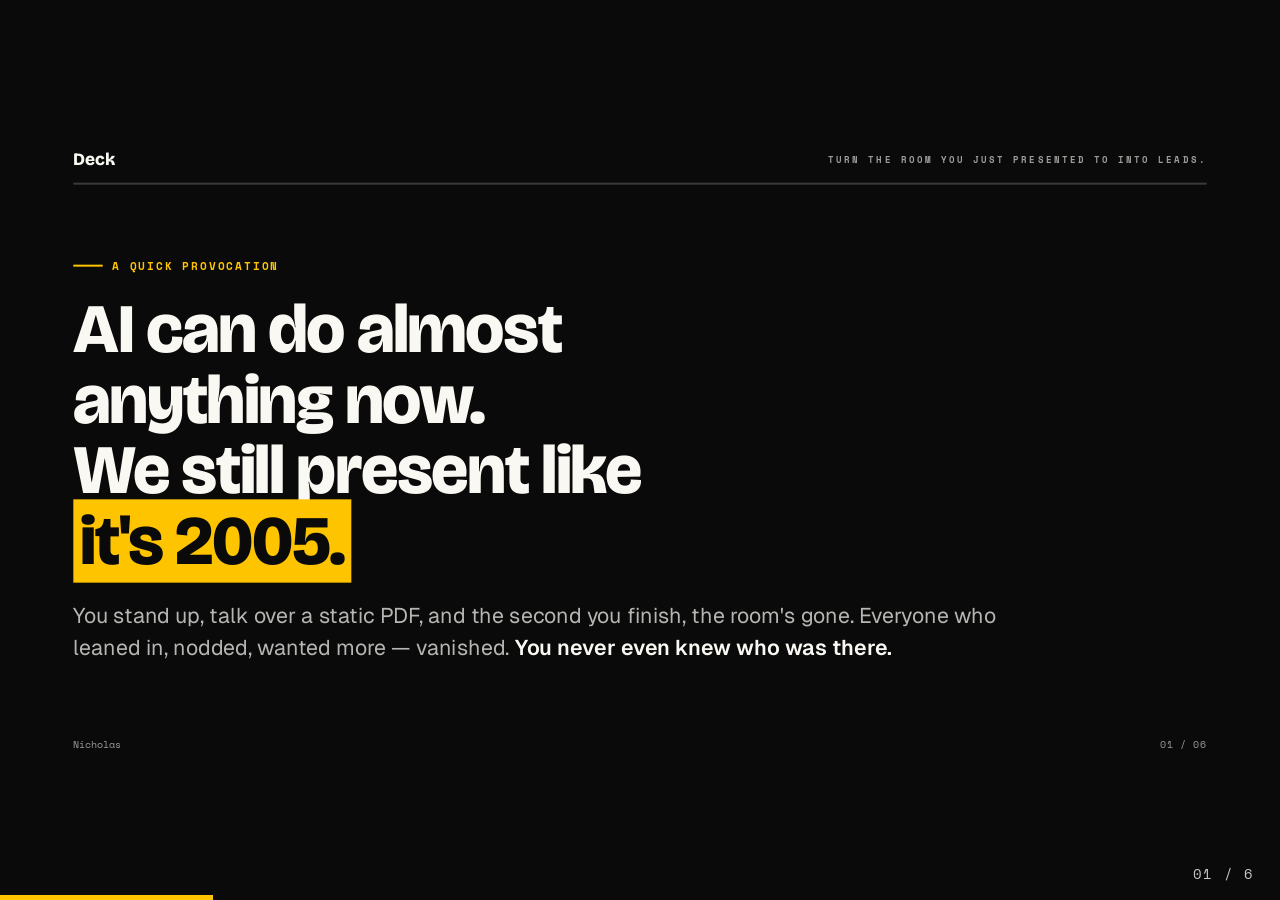
==== deck.html @ 3184afa9 "Deck — interactive presenter demo (turn the room into leads)" ====
<!DOCTYPE html>
<html lang="en">
<head>
<meta charset="UTF-8">
<meta name="viewport" content="width=device-width, initial-scale=1.0">
<title>Deck — turn the room into leads</title>
<link rel="preconnect" href="https://fonts.googleapis.com">
<link rel="preconnect" href="https://fonts.gstatic.com" crossorigin>
<link href="https://fonts.googleapis.com/css2?family=Bricolage+Grotesque:opsz,wght@12..96,400..800&family=Geist:wght@400;500;600;700&family=Space+Mono:wght@400;700&display=swap" rel="stylesheet">
<link rel="stylesheet" href="theme.css">
<script src="config.js"></script>
<!-- ============================================================================
     TEACHING DECK — "Deck" self-guided demo.
     This deck IS the worked example of the product it teaches. The slide ENGINE
     below (scaling, keyboard/touch nav, #n deep-link, progress + counter) is kept
     verbatim from the template — only the markup/CSS content of each <section
     class="slide"> and this <style> block are custom. Brand + copy come from
     config.js (data-brand/data-tagline/data-presenter) so this file never
     hardcodes brand strings that could drift from config.js.
     ============================================================================ -->
<style>
  /* =============================================================================
     BRAND SYSTEM — neo-brutalist, matches nicholaschong.xyz.
     Accent colours here intentionally shadow theme.css so this file also reads
     correctly if opened stand-alone. --ink-strong/--paper/--accent/--sans/--serif/
     --mono still come from theme.css and win where both are set on :root.
     ============================================================================= */
  :root{
    --blue:   #1528C4;
    --yellow: #FFC400;
    --ink:    #0A0A0A;
    --paper:  #FAF8F2;
    --page:   #EFEDE4;
    --muted:  #605C52;
    --ease: cubic-bezier(0.16, 1, 0.3, 1);
    --bw: 2.5px; /* the brand's signature thick border */
  }
  *{ margin:0; padding:0; box-sizing:border-box; }
  html,body{ width:100%; height:100%; margin:0; overflow:hidden; background:var(--ink); }
  body{
    font-family:"Geist", var(--sans), -apple-system, sans-serif;
    color:var(--ink);
    -webkit-font-smoothing:antialiased;
    text-rendering:optimizeLegibility;
  }

  /* ---- fixed 16:9 stage (mandatory base, from viewport-base.css) ---------- */
  .deck-viewport{ position:fixed; inset:0; overflow:hidden; background:var(--ink); }
  .deck-stage{ position:absolute; left:0; top:0; width:1920px; height:1080px; overflow:hidden; transform-origin:0 0; background:var(--paper); }
  .slide{ position:absolute; inset:0; width:1920px; height:1080px; overflow:hidden; display:block; visibility:hidden; opacity:0; pointer-events:none; background:var(--paper); }
  .slide.visible{ visibility:visible; opacity:1; pointer-events:auto; z-index:1; transition:opacity .35s ease; }
  img,video,canvas,svg{ max-width:100%; max-height:100%; }
  @media print{
    html,body{ width:1920px; height:auto; overflow:visible; background:#fff; }
    .deck-viewport{ position:static; overflow:visible; background:#fff; }
    .deck-stage{ position:static; width:auto; height:auto; transform:none !important; background:none; }
    .slide{ position:relative; display:block !important; visibility:visible !important; opacity:1 !important; pointer-events:auto !important; width:1920px; height:1080px; break-after:page; }
    .slide:last-child{ break-after:auto; }
    .deck-controls{ display:none !important; }
  }
  @media (prefers-reduced-motion:reduce){
    *,*::before,*::after{ animation-duration:.01ms !important; transition-duration:.2s !important; }
  }

  /* ---- chrome outside the stage ---- */
  .progress{ position:fixed; left:0; bottom:0; height:5px; width:0%; background:var(--yellow); z-index:1001; transition:width .3s var(--ease); }
  .counter{ position:fixed; right:26px; bottom:16px; z-index:1001; font-family:"Space Mono", var(--mono), monospace; font-size:14px; letter-spacing:.08em; color:rgba(250,248,242,.8); }

  /* ---- reveal choreography ---- */
  .reveal{ opacity:0; transform:translateY(28px); transition:opacity .6s var(--ease), transform .6s var(--ease); }
  .slide.visible .reveal{ opacity:1; transform:translateY(0); }
  .r1{ transition-delay:.08s } .r2{ transition-delay:.18s } .r3{ transition-delay:.28s }
  .r4{ transition-delay:.38s } .r5{ transition-delay:.48s } .r6{ transition-delay:.58s }

  /* ---- shared slide furniture ---- */
  .pad{ position:absolute; inset:88px 110px; display:flex; flex-direction:column; }
  .masthead{ display:flex; justify-content:space-between; align-items:center; }
  .wm{ font-family:"Bricolage Grotesque", var(--serif), serif; font-weight:800; font-size:26px; letter-spacing:-0.01em; color:var(--ink); }
  .section{ font-family:"Space Mono", var(--mono), monospace; font-size:14px; font-weight:700; letter-spacing:0.22em; text-transform:uppercase; color:var(--muted); }
  .rule{ height:var(--bw); background:var(--ink); margin-top:20px; }
  .colophon{ margin-top:auto; display:flex; justify-content:space-between; align-items:baseline; font-family:"Space Mono", var(--mono), monospace; font-size:15px; color:var(--muted); }
  .colophon .folio{ letter-spacing:.06em; }

  .kicker{ display:inline-flex; align-items:center; gap:14px; font-family:"Space Mono", var(--mono), monospace; font-size:16px; font-weight:700; letter-spacing:0.2em; text-transform:uppercase; color:var(--blue); }
  .kicker::before{ content:""; width:44px; height:var(--bw); background:currentColor; }

  h1,h2{ font-family:"Bricolage Grotesque", var(--serif), serif; font-weight:800; letter-spacing:-0.02em; line-height:1.02; color:var(--ink); }
  h1 em, h2 em{ font-style:normal; color:var(--blue); }
  h1 mark, h2 mark{ background:var(--yellow); color:var(--ink); padding:0 10px; font-style:normal; box-decoration-break:clone; -webkit-box-decoration-break:clone; }

  .lead{ font-size:28px; line-height:1.5; color:var(--muted); max-width:1180px; }
  .lead b{ color:var(--ink); font-weight:600; }
  .center{ justify-content:center; }

  /* ---- neo-brutalist card: thick border + hard offset shadow, no blur ---- */
  .card{ background:var(--paper); border:var(--bw) solid var(--ink); box-shadow:10px 10px 0 var(--ink); }
  .card.on-page{ background:var(--page); }
  .card.on-blue{ background:var(--blue); color:var(--paper); }
  .card.on-yellow{ background:var(--yellow); color:var(--ink); }

  .tag{ display:inline-block; font-family:"Space Mono", var(--mono), monospace; font-size:13px; font-weight:700; letter-spacing:.14em; text-transform:uppercase; background:var(--ink); color:var(--paper); padding:6px 14px; }
  .tag.yellow{ background:var(--yellow); color:var(--ink); }

  .btnlink{ display:inline-flex; align-items:center; gap:10px; font-family:"Space Mono", var(--mono), monospace; font-weight:700; font-size:20px; letter-spacing:.02em; color:var(--paper); background:var(--blue); border:var(--bw) solid var(--ink); box-shadow:6px 6px 0 var(--ink); padding:16px 26px; text-decoration:none; transition:transform .15s var(--ease), box-shadow .15s var(--ease); }
  .btnlink:hover{ transform:translate(3px,3px); box-shadow:3px 3px 0 var(--ink); }
  .btnlink.ghost{ background:var(--paper); color:var(--ink); }
  .btnlink.yellow{ background:var(--yellow); color:var(--ink); }
  .btnlink.big{ font-size:26px; padding:22px 34px; box-shadow:8px 8px 0 var(--ink); }

  .dark{ background:var(--ink); }
  .dark .wm, .dark h1, .dark h2{ color:var(--paper); }
  .dark .section, .dark .colophon{ color:rgba(250,248,242,.62); }
  .dark .lead{ color:rgba(250,248,242,.72); }
  .dark .lead b{ color:var(--paper); }
  .dark .rule{ background:rgba(250,248,242,.2); }
  .dark .card{ background:var(--ink); box-shadow:10px 10px 0 var(--yellow); border-color:var(--paper); }
  .dark h1 em, .dark h2 em{ color:var(--yellow); } /* blue-on-ink fails contrast; yellow reads on dark */

  /* ================================ SLIDE 1 · HOOK ================================ */
  .s1-stage{ flex:1; display:flex; flex-direction:column; justify-content:center; }
  .s1-headline{ font-size:104px; }
  .s1-sub{ margin-top:34px; font-size:32px; max-width:1400px; }

  /* ================================ SLIDE 2 · WHAT IT IS ================================ */
  .whatis-stage{ flex:1; display:flex; flex-direction:column; justify-content:center; }
  .does-row{ display:flex; gap:30px; margin-top:44px; }
  .does{ flex:1; padding:30px 26px; display:flex; flex-direction:column; gap:12px; }
  .does h3{ font-family:"Bricolage Grotesque", var(--serif), serif; font-weight:800; font-size:26px; color:var(--ink); }
  .does p{ font-size:19px; color:var(--muted); line-height:1.5; }
  .replace-strip{ margin-top:38px; display:flex; align-items:center; gap:22px; flex-wrap:wrap; }
  .replace-strip .lbl{ font-family:"Space Mono", var(--mono), monospace; font-size:15px; font-weight:700; letter-spacing:.14em; text-transform:uppercase; color:var(--muted); }
  .oldtool{ font-family:"Space Mono", var(--mono), monospace; font-size:18px; color:var(--ink); border:var(--bw) solid var(--ink); padding:8px 16px; position:relative; }
  .oldtool::after{ content:""; position:absolute; left:8%; right:8%; top:52%; height:2.5px; background:var(--blue); transform:rotate(-4deg); }
  .except{ margin-top:26px; font-size:24px; color:var(--ink); font-weight:600; }
  .except em{ font-style:normal; color:var(--blue); }

  /* ================================ SLIDE 3 · BE THE AUDIENCE ================================ */
  .s3-stage{ flex:1; display:flex; align-items:center; gap:80px; }
  .s3-copy{ flex:1.15; }
  .s3-headline{ font-size:72px; }
  .s3-sub{ margin-top:26px; font-size:26px; max-width:820px; }
  .s3-cta{ margin-top:44px; display:flex; flex-direction:column; gap:16px; align-items:flex-start; }
  .s3-url{ font-family:"Space Mono", var(--mono), monospace; font-size:16px; color:var(--muted); word-break:break-all; }
  .s3-qr-wrap{ flex:none; display:flex; flex-direction:column; align-items:center; gap:16px; }
  .qrbox{ width:300px; height:300px; background:var(--paper); border:var(--bw) solid var(--ink); box-shadow:8px 8px 0 var(--yellow); padding:18px; display:flex; align-items:center; justify-content:center; }
  .qrbox img{ width:100%; height:100%; object-fit:contain; display:block; }
  .qr-ph{ display:flex; flex-direction:column; align-items:center; justify-content:center; gap:12px; width:100%; height:100%; text-align:center; font-family:"Space Mono", var(--mono), monospace; }
  .qr-ph .glyph{ font-size:56px; line-height:1; }
  .qr-ph .lab{ font-size:13px; font-weight:700; letter-spacing:.1em; text-transform:uppercase; color:var(--ink); }
  .qr-ph .note{ font-size:11px; color:var(--muted); }
  .qr-caption{ font-family:"Space Mono", var(--mono), monospace; font-size:14px; text-align:center; color:var(--muted); max-width:300px; line-height:1.5; }

  /* ================================ SLIDE 4 · THE REVEAL ================================ */
  .s4-stage{ flex:1; display:flex; flex-direction:column; justify-content:center; }
  .s4-headline{ font-size:82px; }
  .s4-sub{ margin-top:30px; font-size:30px; max-width:1300px; }
  .s4-cta{ margin-top:48px; display:flex; align-items:center; gap:28px; flex-wrap:wrap; }
  .payoff{ margin-top:40px; font-size:28px; color:var(--paper); font-weight:600; max-width:1250px; line-height:1.45; }
  .payoff em{ font-style:normal; color:var(--yellow); }

  /* ================================ SLIDE 5 · WHY IT MATTERS ================================ */
  .why-stage{ flex:1; display:flex; flex-direction:column; justify-content:center; }
  .why-grid{ display:flex; gap:36px; margin-top:44px; }
  .why-card{ flex:1; padding:34px 30px; display:flex; flex-direction:column; gap:14px; }
  .why-card .n{ font-family:"Bricolage Grotesque", var(--serif), serif; font-weight:800; font-size:44px; color:var(--blue); line-height:1; }
  .why-card h3{ font-family:"Bricolage Grotesque", var(--serif), serif; font-weight:800; font-size:27px; color:var(--ink); }
  .why-card p{ font-size:19px; color:var(--muted); line-height:1.5; }
  .why-card.on-blue .n{ color:var(--yellow); }
  .why-card.on-blue h3{ color:var(--paper); }
  .why-card.on-blue p{ color:rgba(250,248,242,.82); }

  /* ================================ SLIDE 6 · MAKE IT YOURS ================================ */
  .s6-stage{ flex:1; display:flex; flex-direction:column; justify-content:center; align-items:flex-start; gap:40px; }
  .s6-headline{ font-size:92px; }
  .s6-sub{ font-size:28px; max-width:1200px; }
  .cta-row{ display:flex; gap:24px; }
  .taglinebig{ font-family:"Space Mono", var(--mono), monospace; font-size:22px; letter-spacing:.06em; color:rgba(250,248,242,.72); }
</style>
</head>
<body>
<div class="deck-viewport">
  <main class="deck-stage" id="deckStage">

    <!-- ============================ 1 · HOOK ============================ -->
    <section class="slide dark">
      <div class="pad">
        <div class="masthead"><div class="wm" data-brand></div><div class="section" data-tagline></div></div>
        <div class="rule"></div>
        <div class="s1-stage">
          <div class="kicker reveal r1" style="color:var(--yellow);">A quick provocation</div>
          <h1 class="s1-headline reveal r2" style="margin-top:30px;">AI can do almost<br>anything now.<br>We still present like<br><mark>it's 2005.</mark></h1>
          <p class="lead s1-sub reveal r3">You stand up, talk over a static PDF, and the second you finish, the room's gone. Everyone who leaned in, nodded, wanted more — vanished. <b>You never even knew who was there.</b></p>
        </div>
        <div class="colophon"><span data-presenter></span><span class="folio">01 / 06</span></div>
      </div>
    </section>

    <!-- ============================ 2 · WHAT IT IS / WHAT IT REPLACES ============================ -->
    <section class="slide">
      <div class="pad">
        <div class="masthead"><div class="wm" data-brand></div><div class="section">What it is</div></div>
        <div class="rule"></div>
        <div class="whatis-stage">
          <div class="kicker reveal r1">Meet Deck</div>
          <h1 class="reveal r2" style="font-size:64px; margin-top:22px;">A tiny presenter app that runs off <em>your own slides.</em></h1>
          <div class="does-row reveal r3">
            <div class="does card"><h3>They answer on their phones</h3><p>Drop a question mid-talk. Answers come back from the actual people in the room, tied to real names.</p></div>
            <div class="does card"><h3>You read the room live</h3><p>A second screen shows the tallies filling in as they tap. You watch the mood shift while you're still talking.</p></div>
            <div class="does card"><h3>Everyone becomes a lead</h3><p>To answer, they registered. So the whole room lands in a table you can export the moment you step off.</p></div>
          </div>
          <div class="replace-strip reveal r4">
            <span class="lbl">Instead of</span>
            <span class="oldtool">Slido</span>
            <span class="oldtool">Mentimeter</span>
            <span class="oldtool">Kahoot</span>
            <span class="oldtool">badge scanners</span>
          </div>
          <p class="except reveal r5">Same jobs those do — audience polls, lead capture — <em>except it's yours,</em> in one thing, running off your slides.</p>
        </div>
        <div class="colophon"><span>What it is</span><span class="folio">02 / 06</span></div>
      </div>
    </section>

    <!-- ============================ 3 · BE THE AUDIENCE (CTA) ============================ -->
    <section class="slide">
      <div class="pad">
        <div class="masthead"><div class="wm" data-brand></div><div class="section">Your turn</div></div>
        <div class="rule"></div>
        <div class="s3-stage">
          <div class="s3-copy">
            <div class="kicker reveal r1">Don't take my word for it</div>
            <h1 class="s3-headline reveal r2" style="margin-top:22px;">For the next minute,<br>you're in <em>my audience.</em></h1>
            <p class="lead s3-sub reveal r3">Open the companion on your phone, or right here in a tab. Register, run the checkpoints, tell me what you actually think. I'll show you the other side in a second.</p>
            <div class="s3-cta reveal r4">
              <a class="btnlink big" href="index.html" target="_blank" rel="noopener">Open the companion →</a>
              <span class="s3-url">ncih.github.io/deck/index.html</span>
            </div>
          </div>
          <div class="s3-qr-wrap reveal r4">
            <div class="qrbox">
              <!-- QR PLACEHOLDER: a real scannable PNG gets dropped into this <img> at
                   deploy time. data-qr-url is the exact string it must encode. Until
                   then the .qr-ph fallback shows (img has no src, so it stays hidden). -->
              <img id="deck-qr" src="deck-qr.svg" alt="Scan to join the companion" data-qr-url="https://ncih.github.io/deck/index.html">
              <div class="qr-ph" id="deck-qr-ph">
                <div class="glyph">&#9633;</div>
                <div class="lab">QR → the companion</div>
                <div class="note">real code dropped in at deploy</div>
              </div>
            </div>
            <div class="qr-caption">Scan to join, or use the link.<br>ncih.github.io/deck/index.html</div>
          </div>
        </div>
        <div class="colophon"><span>Your turn</span><span class="folio">03 / 06</span></div>
      </div>
    </section>

    <!-- ============================ 4 · THE REVEAL (CTA) ============================ -->
    <section class="slide dark">
      <div class="pad">
        <div class="masthead"><div class="wm" data-brand></div><div class="section">The other side</div></div>
        <div class="rule"></div>
        <div class="s4-stage">
          <div class="kicker reveal r1" style="color:var(--yellow);">Welcome back</div>
          <h1 class="s4-headline reveal r2" style="margin-top:22px;">Here's what I could<br>see the <em>whole time.</em></h1>
          <p class="lead s4-sub reveal r3">This is the presenter view — the room map I read live while you were tapping. Your answer's in there now, sitting next to everyone else who's tried it.</p>
          <div class="s4-cta reveal r4">
            <a class="btnlink yellow big" href="presenter.html" target="_blank" rel="noopener">Open the room map →</a>
          </div>
          <p class="payoff reveal r5">And here's the quiet part: to answer, you registered. So <em>you — and everyone who showed up — just became a lead.</em></p>
        </div>
        <div class="colophon"><span data-presenter></span><span class="folio">04 / 06</span></div>
      </div>
    </section>

    <!-- ============================ 5 · WHY IT MATTERS ============================ -->
    <section class="slide">
      <div class="pad">
        <div class="masthead"><div class="wm" data-brand></div><div class="section">Why it matters</div></div>
        <div class="rule"></div>
        <div class="why-stage">
          <div class="kicker reveal r1">If you present for a living</div>
          <h1 class="reveal r2" style="font-size:62px; margin-top:22px;">Stop losing the room the<br>second you <em>stop talking.</em></h1>
          <div class="why-grid reveal r3">
            <div class="why-card card"><div class="n">01</div><h3>You already did the hard part</h3><p>You got people in a room and held their attention. Walking out with nothing but a warm feeling is a waste of that.</p></div>
            <div class="why-card card on-blue"><div class="n">02</div><h3>Every talk feeds the pipeline</h3><p>A pitch, a workshop, a conference session — each one quietly hands you a qualified list, sorted by what people actually said.</p></div>
            <div class="why-card card"><div class="n">03</div><h3>No booth, no scanner, no chase</h3><p>Nobody's swapping cards or hoping the badge scanner synced. The follow-up list builds itself while you speak.</p></div>
          </div>
          <p class="lead reveal r4" style="margin-top:38px; font-size:24px;">Founders, operators, consultants — anyone who gets up in front of a room. <b>This is pipeline you're already leaving on the table.</b></p>
        </div>
        <div class="colophon"><span>Why it matters</span><span class="folio">05 / 06</span></div>
      </div>
    </section>

    <!-- ============================ 6 · MAKE IT YOURS (CTA) ============================ -->
    <section class="slide dark">
      <div class="pad">
        <div class="masthead"><div class="wm" data-brand></div><div class="section">Make it yours</div></div>
        <div class="rule"></div>
        <div class="s6-stage">
          <div>
            <div class="kicker reveal r1" style="color:var(--yellow);">It's yours, not rented</div>
            <h1 class="s6-headline reveal r2" style="margin-top:24px;">Want one for your<br>next talk?</h1>
          </div>
          <p class="lead s6-sub reveal r3">It runs on your own setup — your repo, your hosting. I built this one in an afternoon. I can hand you the template, or come run the whole thing at your event.</p>
          <div class="cta-row reveal r4" id="ctaLinks"><!-- populated from config.js brand.links --></div>
          <div class="taglinebig reveal r5" data-tagline></div>
        </div>
        <div class="colophon"><span data-presenter></span><span class="folio">06 / 06</span></div>
      </div>
    </section>

  </main>
</div>
<div class="progress" id="progress"></div>
<div class="counter" id="counter">01 / 06</div>

<script>
/* hydrate brand text from config.js (kept identical to the template engine) */
(function(){
  var b = (window.DECK_CONFIG && window.DECK_CONFIG.brand) || {};
  document.title = (b.name ? b.name + " — teaching deck" : "Deck");
  function fill(sel, val){ document.querySelectorAll(sel).forEach(function(el){ if(val) el.textContent = val; }); }
  fill("[data-brand]", b.name);
  fill("[data-tagline]", b.tagline);
  fill("[data-presenter]", b.presenter);

  /* CTA links on the closing slide — pulled from brand.links, not hardcoded.
     Slide 6 is the outward "make it yours" CTA (book Nicholas / get the template),
     so drop the internal app-navigation links (deck / companion / presenter) —
     those have their own dedicated buttons earlier in the deck. The first
     surviving link is promoted to the yellow primary. */
  var wrap = document.getElementById('ctaLinks');
  if (wrap && Array.isArray(b.links)) {
    var outward = b.links.filter(function(link){
      return !/(deck|index|presenter)\.html(#|$)/.test(link.href || '#');
    });
    outward.forEach(function(link, i){
      var href = link.href || '#';
      var a = document.createElement('a');
      a.className = 'btnlink' + (i === 0 ? ' yellow' : ' ghost');
      a.href = href;
      a.textContent = link.label || 'Learn more';
      if (href && href !== '#') { a.target = '_blank'; a.rel = 'noopener'; }
      wrap.appendChild(a);
    });
  }
})();

/* QR placeholder on slide 3 — a real scannable PNG is dropped into #deck-qr's
   src at deploy time (data-qr-url holds the exact string it must encode). If a
   src is ever set, hide the fallback glyph so only the real code shows. */
(function(){
  var img = document.getElementById('deck-qr'), ph = document.getElementById('deck-qr-ph');
  if (!img || !ph) return;
  function sync(){ var has = !!img.getAttribute('src'); img.style.display = has ? '' : 'none'; ph.style.display = has ? 'none' : ''; }
  img.addEventListener('load', sync);
  sync();
})();

/* slide engine — kept verbatim from the template */
class SlidePresentation {
  constructor(){
    this.slides = Array.from(document.querySelectorAll('.slide'));
    this.stage = document.getElementById('deckStage');
    this.progress = document.getElementById('progress');
    this.counter = document.getElementById('counter');
    this.current = 0;
    this.scale(); window.addEventListener('resize', () => this.scale());
    this.keys(); this.touch();
    const h = parseInt((location.hash||'').replace('#',''),10);
    this.show(Number.isFinite(h) && h>=1 && h<=this.slides.length ? h-1 : 0);
  }
  scale(){
    const f = Math.min(window.innerWidth/1920, window.innerHeight/1080);
    const x = (window.innerWidth-1920*f)/2, y = (window.innerHeight-1080*f)/2;
    this.stage.style.transform = `translate(${x}px, ${y}px) scale(${f})`;
  }
  keys(){
    document.addEventListener('keydown', (e) => {
      if(e.metaKey||e.ctrlKey||e.altKey) return;
      switch(e.key){
        case 'ArrowRight': case 'ArrowDown': case ' ': case 'PageDown': e.preventDefault(); this.show(this.current+1); break;
        case 'ArrowLeft': case 'ArrowUp': case 'PageUp': e.preventDefault(); this.show(this.current-1); break;
        case 'Home': e.preventDefault(); this.show(0); break;
        case 'End': e.preventDefault(); this.show(this.slides.length-1); break;
      }
    });
  }
  touch(){
    let x0=null;
    document.addEventListener('touchstart', (e)=>{ x0=e.touches[0].clientX; }, {passive:true});
    document.addEventListener('touchend', (e)=>{ if(x0===null) return; const dx=e.changedTouches[0].clientX-x0; if(Math.abs(dx)>60)(dx<0?this.show(this.current+1):this.show(this.current-1)); x0=null; }, {passive:true});
  }
  show(i){
    this.current = Math.max(0, Math.min(i, this.slides.length-1));
    this.slides.forEach((s,j)=> s.classList.toggle('visible', j===this.current));
    const n=this.current+1, total=this.slides.length;
    this.progress.style.width = (n/total*100)+'%';
    this.counter.textContent = String(n).padStart(2,'0')+' / '+total;
    history.replaceState(null,'','#'+n);
  }
}
window.deck = new SlidePresentation();
</script>
</body>
</html>
---- theme.css ----
/* =============================================================================
   THEME — brand knobs for the AUDIENCE LAYER (index.html + presenter.html).

   Change the accent + fonts here and BOTH the phone companion and the presenter
   live view re-skin together. Defaults are deliberately neutral.

   The DECK (deck.html) is INDEPENDENT — it's just slides. Replace it with your
   own deck in any theme (e.g. one built with the frontend-slides skill); the
   companion + presenter don't share or depend on the deck's look at all.

   index.html/presenter.html are kept verbatim (engine files) — their <link>
   tags preload Fraunces/Inter/IBM Plex Mono. To swap fonts without touching
   those HTML files, the brand fonts are @import'ed right here instead.
   ============================================================================= */
@import url('https://fonts.googleapis.com/css2?family=Bricolage+Grotesque:opsz,wght@12..96,400..800&family=Geist:wght@400;500;600&family=Space+Mono:wght@400;700&display=swap');

:root{
  /* ---- accent (primary · selected chips · bars) ---- */
  --accent:       #1528C4;   /* the one colour most decks change */
  --accent-dark:  #0F1E94;
  --accent-tint:  #E1E5FB;
  --accent-faint: #F1F2FC;
  --accent-soft:  #6A78E0;   /* lighter accent for dark surfaces (presenter) */

  /* ---- "good"/positive (quiz verdicts, Q&A, sync-ok) ---- */
  --good:         #0A994A;
  --good-tint:    #E6F4EC;
  --good-soft:    #4CC98A;

  /* ---- neutrals ---- */
  --ink-strong:   #0A0A0A;   /* headings + the presenter's dark surface base */
  --paper:        #FAF8F2;   /* light background AND light text on dark */

  /* presenter dark surface (change for a different dark) */
  --navy-deep:    #0A0A0A;
  --navy-card:    #1C1C1C;

  /* ---- type ---- */
  --serif: "Bricolage Grotesque", Georgia, serif;
  --sans:  "Geist", -apple-system, "Helvetica Neue", Arial, sans-serif;
  --mono:  "Space Mono", ui-monospace, monospace;
}
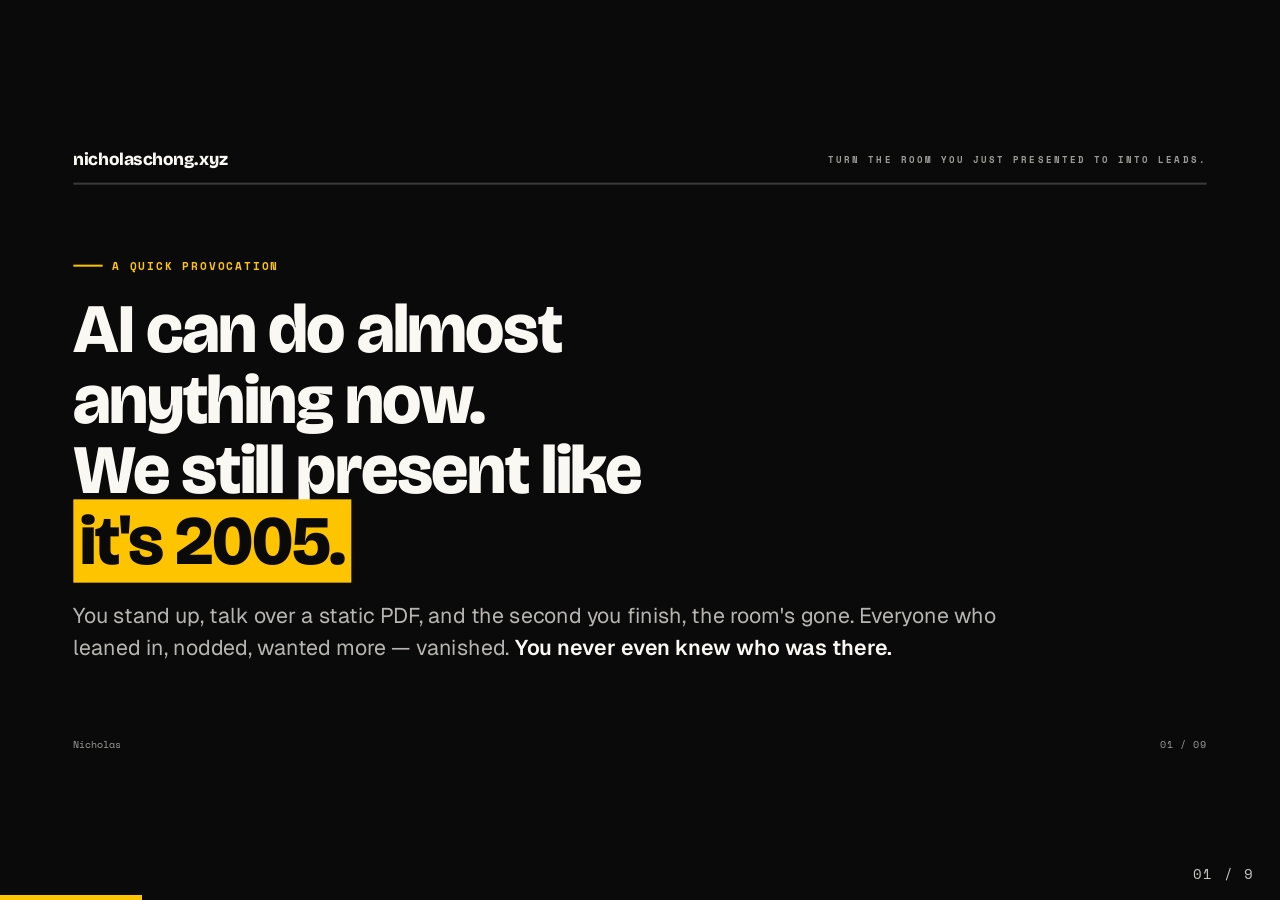
==== commit b7708c09: "v2: hook-first flow, unnamed (nicholaschong.xyz), E-to-edit, cp1 multi + cp3 reworked + open-text cp" ====
--- a/deck.html
+++ b/deck.html
@@ -3,20 +3,21 @@
 <head>
 <meta charset="UTF-8">
 <meta name="viewport" content="width=device-width, initial-scale=1.0">
-<title>Deck — turn the room into leads</title>
+<title>nicholaschong.xyz — turn the room into leads</title>
 <link rel="preconnect" href="https://fonts.googleapis.com">
 <link rel="preconnect" href="https://fonts.gstatic.com" crossorigin>
 <link href="https://fonts.googleapis.com/css2?family=Bricolage+Grotesque:opsz,wght@12..96,400..800&family=Geist:wght@400;500;600;700&family=Space+Mono:wght@400;700&display=swap" rel="stylesheet">
 <link rel="stylesheet" href="theme.css">
 <script src="config.js"></script>
 <!-- ============================================================================
-     TEACHING DECK — "Deck" self-guided demo.
-     This deck IS the worked example of the product it teaches. The slide ENGINE
-     below (scaling, keyboard/touch nav, #n deep-link, progress + counter) is kept
-     verbatim from the template — only the markup/CSS content of each <section
-     class="slide"> and this <style> block are custom. Brand + copy come from
-     config.js (data-brand/data-tagline/data-presenter) so this file never
-     hardcodes brand strings that could drift from config.js.
+     TEACHING DECK — a self-guided demo of a tool for turning a talk's room into leads.
+     This deck IS the worked example of the thing it teaches. The slide ENGINE
+     below (scaling, keyboard/touch nav, #n deep-link, progress + counter, and the
+     inline edit mode) is kept functionally identical to the template — only the
+     markup/CSS content of each <section class="slide"> and this <style> block are
+     custom. Brand + copy come from config.js (data-brand/data-tagline/data-presenter)
+     so this file never hardcodes brand strings that could drift from config.js.
+     The product itself has no name — never call it "Deck" in copy.
      ============================================================================ -->
 <style>
   /* =============================================================================
@@ -157,24 +158,69 @@
   .s4-cta{ margin-top:48px; display:flex; align-items:center; gap:28px; flex-wrap:wrap; }
   .payoff{ margin-top:40px; font-size:28px; color:var(--paper); font-weight:600; max-width:1250px; line-height:1.45; }
   .payoff em{ font-style:normal; color:var(--yellow); }
-
-  /* ================================ SLIDE 5 · WHY IT MATTERS ================================ */
-  .why-stage{ flex:1; display:flex; flex-direction:column; justify-content:center; }
-  .why-grid{ display:flex; gap:36px; margin-top:44px; }
-  .why-card{ flex:1; padding:34px 30px; display:flex; flex-direction:column; gap:14px; }
-  .why-card .n{ font-family:"Bricolage Grotesque", var(--serif), serif; font-weight:800; font-size:44px; color:var(--blue); line-height:1; }
-  .why-card h3{ font-family:"Bricolage Grotesque", var(--serif), serif; font-weight:800; font-size:27px; color:var(--ink); }
-  .why-card p{ font-size:19px; color:var(--muted); line-height:1.5; }
-  .why-card.on-blue .n{ color:var(--yellow); }
-  .why-card.on-blue h3{ color:var(--paper); }
-  .why-card.on-blue p{ color:rgba(250,248,242,.82); }
-
-  /* ================================ SLIDE 6 · MAKE IT YOURS ================================ */
-  .s6-stage{ flex:1; display:flex; flex-direction:column; justify-content:center; align-items:flex-start; gap:40px; }
-  .s6-headline{ font-size:92px; }
-  .s6-sub{ font-size:28px; max-width:1200px; }
-  .cta-row{ display:flex; gap:24px; }
-  .taglinebig{ font-family:"Space Mono", var(--mono), monospace; font-size:22px; letter-spacing:.06em; color:rgba(250,248,242,.72); }
+  .nudge{ margin-top:22px; font-size:20px; color:rgba(250,248,242,.62); max-width:1150px; line-height:1.5; }
+  .nudge b{ color:var(--paper); font-weight:600; }
+
+  /* shared small helper: a keyboard-key chip used inline in copy */
+  .keycap{ display:inline-block; font-family:"Space Mono", var(--mono), monospace; font-weight:700; background:var(--ink); color:var(--paper); border-radius:4px; padding:1px 9px; font-style:normal; }
+  .dark .keycap{ background:var(--yellow); color:var(--ink); }
+
+  /* ================================ SLIDE 5 · CHECKPOINTS RUN THROUGHOUT ================================ */
+  .cp-stage{ flex:1; display:flex; flex-direction:column; justify-content:center; }
+  .cp-timeline{ margin-top:48px; display:flex; align-items:flex-start; max-width:1300px; }
+  .cp-node{ display:flex; flex-direction:column; align-items:center; text-align:center; flex:none; width:170px; }
+  .cp-dot{ width:26px; height:26px; border-radius:50%; background:var(--blue); border:var(--bw) solid var(--ink); flex:none; }
+  .cp-lbl{ margin-top:14px; font-family:"Space Mono", var(--mono), monospace; font-size:15px; font-weight:700; letter-spacing:.06em; text-transform:uppercase; color:var(--ink); line-height:1.5; }
+  .cp-lbl span{ display:block; margin-top:4px; font-size:13px; font-weight:400; text-transform:none; letter-spacing:0; color:var(--muted); }
+  .cp-track{ flex:1; height:var(--bw); background:var(--ink); margin-top:13px; }
+
+  /* ================================ SLIDE 6 · EDIT YOUR SLIDES LIVE ================================ */
+  .edit-stage{ flex:1; display:flex; flex-direction:column; justify-content:center; }
+  .edit-demo-row{ margin-top:40px; display:flex; gap:28px; }
+  .edit-demo{ flex:1; padding:26px 24px; display:flex; flex-direction:column; gap:10px; }
+  .edit-demo.card.dark{ background:var(--ink); border-color:var(--paper); box-shadow:8px 8px 0 var(--yellow); }
+  .ed-step{ font-family:"Bricolage Grotesque", var(--serif), serif; font-weight:800; font-size:30px; color:var(--yellow); line-height:1; }
+  .edit-demo p{ font-size:18px; color:rgba(250,248,242,.82); line-height:1.5; }
+  .edit-demo p b{ color:var(--paper); }
+
+  /* ================================ SLIDE 8 · TWO WAYS TO SET IT UP ================================ */
+  .setup-stage{ flex:1; display:flex; flex-direction:column; justify-content:center; }
+  .setup-row{ display:flex; gap:32px; margin-top:40px; align-items:stretch; }
+  .setup-card{ flex:1; padding:32px 30px; display:flex; flex-direction:column; gap:14px; align-items:flex-start; }
+  .setup-card h3{ font-family:"Bricolage Grotesque", var(--serif), serif; font-weight:800; font-size:25px; color:var(--ink); }
+  .setup-card.on-blue h3{ color:var(--paper); }
+  .setup-steps{ margin:0; padding-left:22px; font-size:18px; color:var(--muted); line-height:1.7; }
+  .setup-steps li::marker{ font-family:"Space Mono", var(--mono), monospace; font-weight:700; color:var(--blue); }
+
+  /* ================================ SLIDE 9 · FINAL (CTA) ================================ */
+  .s9-stage{ flex:1; display:flex; align-items:center; gap:64px; }
+  .s9-copy{ flex:1; }
+  .s9-headline{ font-family:"Bricolage Grotesque", var(--serif), serif; font-weight:800; letter-spacing:-0.02em; line-height:1.02; color:var(--paper); font-size:78px; margin-top:22px; }
+  .s9-sub{ margin-top:22px; font-size:24px; max-width:640px; }
+  .s9-card{ flex:none; width:560px; padding:36px 38px 32px; display:flex; flex-direction:column; }
+  .s9-card-kicker{ font-family:"Space Mono", var(--mono), monospace; font-size:13px; font-weight:700; letter-spacing:.18em; text-transform:uppercase; color:var(--yellow); }
+  .s9-card-list{ margin:18px 0 0; padding-left:20px; font-size:18px; line-height:1.65; color:rgba(250,248,242,.85); }
+  .s9-card-list li::marker{ color:var(--yellow); }
+  .s9-card-list li + li{ margin-top:4px; }
+  .s9-card-cta{ margin-top:26px; display:flex; flex-direction:column; gap:12px; }
+  .s9-card-cta .btnlink{ justify-content:center; font-size:18px; padding:15px 22px; box-shadow:5px 5px 0 var(--yellow); }
+  .s9-card-cta .btnlink.ghost{ background:transparent; color:var(--paper); border-color:var(--paper); box-shadow:none; }
+  .s9-card-cta .btnlink.ghost:hover{ background:rgba(250,248,242,.08); transform:none; }
+
+  /* ================================ INLINE EDIT MODE ================================ */
+  .edit-hotzone{ position:fixed; top:0; left:0; width:84px; height:84px; z-index:10000; cursor:pointer; }
+  .edit-toggle{ position:fixed; top:20px; left:20px; z-index:10001;
+    width:46px; height:46px; border-radius:50%; border:var(--bw) solid var(--ink);
+    background:var(--paper); color:var(--ink); font-size:18px; cursor:pointer;
+    box-shadow:4px 4px 0 var(--ink); opacity:0; pointer-events:none; transition:opacity .25s ease; }
+  .edit-toggle.show, .edit-toggle.active{ opacity:1; pointer-events:auto; }
+  .edit-toggle.active{ background:var(--yellow); }
+  .edit-banner{ position:fixed; top:26px; left:50%; transform:translateX(-50%);
+    z-index:10001; background:var(--yellow); color:var(--ink); font-family:"Space Mono", var(--mono), monospace;
+    font-size:13px; font-weight:700; letter-spacing:.1em; text-transform:uppercase;
+    padding:9px 20px; border:var(--bw) solid var(--ink); box-shadow:4px 4px 0 var(--ink); display:none; }
+  .edit-banner.on{ display:block; }
+  body.editing .slide .pad [contenteditable="true"]:hover{ outline:1.5px dashed var(--blue); outline-offset:3px; cursor:text; }
 </style>
 </head>
 <body>
@@ -191,7 +237,7 @@
           <h1 class="s1-headline reveal r2" style="margin-top:30px;">AI can do almost<br>anything now.<br>We still present like<br><mark>it's 2005.</mark></h1>
           <p class="lead s1-sub reveal r3">You stand up, talk over a static PDF, and the second you finish, the room's gone. Everyone who leaned in, nodded, wanted more — vanished. <b>You never even knew who was there.</b></p>
         </div>
-        <div class="colophon"><span data-presenter></span><span class="folio">01 / 06</span></div>
+        <div class="colophon"><span data-presenter></span><span class="folio">01 / 09</span></div>
       </div>
     </section>
 
@@ -201,7 +247,7 @@
         <div class="masthead"><div class="wm" data-brand></div><div class="section">What it is</div></div>
         <div class="rule"></div>
         <div class="whatis-stage">
-          <div class="kicker reveal r1">Meet Deck</div>
+          <div class="kicker reveal r1">What this is</div>
           <h1 class="reveal r2" style="font-size:64px; margin-top:22px;">A tiny presenter app that runs off <em>your own slides.</em></h1>
           <div class="does-row reveal r3">
             <div class="does card"><h3>They answer on their phones</h3><p>Drop a question mid-talk. Answers come back from the actual people in the room, tied to real names.</p></div>
@@ -217,7 +263,7 @@
           </div>
           <p class="except reveal r5">Same jobs those do — audience polls, lead capture — <em>except it's yours,</em> in one thing, running off your slides.</p>
         </div>
-        <div class="colophon"><span>What it is</span><span class="folio">02 / 06</span></div>
+        <div class="colophon"><span>What it is</span><span class="folio">02 / 09</span></div>
       </div>
     </section>
 
@@ -233,7 +279,7 @@
             <p class="lead s3-sub reveal r3">Open the companion on your phone, or right here in a tab. Register, run the checkpoints, tell me what you actually think. I'll show you the other side in a second.</p>
             <div class="s3-cta reveal r4">
               <a class="btnlink big" href="index.html" target="_blank" rel="noopener">Open the companion →</a>
-              <span class="s3-url">ncih.github.io/deck/index.html</span>
+              <span class="s3-url">deck.nicholaschong.xyz/index.html</span>
             </div>
           </div>
           <div class="s3-qr-wrap reveal r4">
@@ -241,17 +287,17 @@
               <!-- QR PLACEHOLDER: a real scannable PNG gets dropped into this <img> at
                    deploy time. data-qr-url is the exact string it must encode. Until
                    then the .qr-ph fallback shows (img has no src, so it stays hidden). -->
-              <img id="deck-qr" src="deck-qr.svg" alt="Scan to join the companion" data-qr-url="https://ncih.github.io/deck/index.html">
+              <img id="deck-qr" src="deck-qr.svg" alt="Scan to join the companion" data-qr-url="https://deck.nicholaschong.xyz/index.html">
               <div class="qr-ph" id="deck-qr-ph">
                 <div class="glyph">&#9633;</div>
                 <div class="lab">QR → the companion</div>
                 <div class="note">real code dropped in at deploy</div>
               </div>
             </div>
-            <div class="qr-caption">Scan to join, or use the link.<br>ncih.github.io/deck/index.html</div>
-          </div>
-        </div>
-        <div class="colophon"><span>Your turn</span><span class="folio">03 / 06</span></div>
+            <div class="qr-caption">Scan to join, or use the link.<br>deck.nicholaschong.xyz/index.html</div>
+          </div>
+        </div>
+        <div class="colophon"><span>Your turn</span><span class="folio">03 / 09</span></div>
       </div>
     </section>
 
@@ -268,12 +314,55 @@
             <a class="btnlink yellow big" href="presenter.html" target="_blank" rel="noopener">Open the room map →</a>
           </div>
           <p class="payoff reveal r5">And here's the quiet part: to answer, you registered. So <em>you — and everyone who showed up — just became a lead.</em></p>
-        </div>
-        <div class="colophon"><span data-presenter></span><span class="folio">04 / 06</span></div>
-      </div>
-    </section>
-
-    <!-- ============================ 5 · WHY IT MATTERS ============================ -->
+          <p class="nudge reveal r6">One more thing while you're in there — tap <b>Ask a question</b> on your phone and send something. Watch it land on the room map, live, with your name on it.</p>
+        </div>
+        <div class="colophon"><span data-presenter></span><span class="folio">04 / 09</span></div>
+      </div>
+    </section>
+
+    <!-- ============================ 5 · CHECKPOINTS RUN THROUGHOUT ============================ -->
+    <section class="slide">
+      <div class="pad">
+        <div class="masthead"><div class="wm" data-brand></div><div class="section">Not a form at the end</div></div>
+        <div class="rule"></div>
+        <div class="cp-stage">
+          <div class="kicker reveal r1">One at a time, not all at once</div>
+          <h1 class="reveal r2" style="font-size:60px; margin-top:22px;">Those checkpoints? They're <em>woven through the whole talk.</em></h1>
+          <p class="lead reveal r3" style="margin-top:20px; font-size:26px; max-width:1200px;">You just answered four in a row because this is a six-minute demo. On a real talk, I open them one at a time, whenever I get there — not a survey dumped at the end.</p>
+          <div class="cp-timeline reveal r4">
+            <div class="cp-node"><div class="cp-dot"></div><div class="cp-lbl">Early<br><span>Checkpoint 1</span></div></div>
+            <div class="cp-track"></div>
+            <div class="cp-node"><div class="cp-dot"></div><div class="cp-lbl">Mid-talk<br><span>Checkpoint 2</span></div></div>
+            <div class="cp-track"></div>
+            <div class="cp-node"><div class="cp-dot"></div><div class="cp-lbl">Near the close<br><span>Checkpoint 3</span></div></div>
+          </div>
+          <p class="except reveal r5" style="margin-top:34px;">Their phones just sit there and wait — a checkpoint unlocks the second I open it from the room map, <em>right when it's relevant.</em></p>
+        </div>
+        <div class="colophon"><span>Not a form at the end</span><span class="folio">05 / 09</span></div>
+      </div>
+    </section>
+
+    <!-- ============================ 6 · EDIT YOUR SLIDES LIVE ============================ -->
+    <section class="slide dark">
+      <div class="pad">
+        <div class="masthead"><div class="wm" data-brand></div><div class="section">Try it right now</div></div>
+        <div class="rule"></div>
+        <div class="edit-stage">
+          <div class="kicker reveal r1" style="color:var(--yellow);">No, really — try it</div>
+          <h1 class="reveal r2" style="font-size:76px; margin-top:22px;">These are your slides.<br>Press <mark>E</mark> to edit them.</h1>
+          <p class="lead reveal r3" style="margin-top:24px; font-size:28px; max-width:1200px; color:rgba(250,248,242,.72);">Right now, on this exact screen. Hit <b class="keycap">E</b>, or hover the top-left corner — the text on this slide turns editable. Change a word, move to the next slide, it's still there.</p>
+          <div class="edit-demo-row reveal r4">
+            <div class="edit-demo card dark"><div class="ed-step">01</div><p>Press <b class="keycap">E</b> or click the pencil, top-left.</p></div>
+            <div class="edit-demo card dark"><div class="ed-step">02</div><p>Click any text on a slide. It's a normal text cursor now.</p></div>
+            <div class="edit-demo card dark"><div class="ed-step">03</div><p>Ctrl/Cmd+S saves it and downloads your edited deck.</p></div>
+          </div>
+          <p class="payoff reveal r5">It's your deck, so it should feel like <em>your</em> deck — not a hosted thing you have to ask someone to change.</p>
+        </div>
+        <div class="colophon"><span data-presenter></span><span class="folio">06 / 09</span></div>
+      </div>
+    </section>
+
+    <!-- ============================ 7 · WHY IT MATTERS ============================ -->
     <section class="slide">
       <div class="pad">
         <div class="masthead"><div class="wm" data-brand></div><div class="section">Why it matters</div></div>
@@ -288,48 +377,89 @@
           </div>
           <p class="lead reveal r4" style="margin-top:38px; font-size:24px;">Founders, operators, consultants — anyone who gets up in front of a room. <b>This is pipeline you're already leaving on the table.</b></p>
         </div>
-        <div class="colophon"><span>Why it matters</span><span class="folio">05 / 06</span></div>
-      </div>
-    </section>
-
-    <!-- ============================ 6 · MAKE IT YOURS (CTA) ============================ -->
+        <div class="colophon"><span>Why it matters</span><span class="folio">07 / 09</span></div>
+      </div>
+    </section>
+
+    <!-- ============================ 8 · TWO WAYS TO SET IT UP ============================ -->
+    <section class="slide">
+      <div class="pad">
+        <div class="masthead"><div class="wm" data-brand></div><div class="section">Setting it up</div></div>
+        <div class="rule"></div>
+        <div class="setup-stage">
+          <div class="kicker reveal r1">However you like to build</div>
+          <h1 class="reveal r2" style="font-size:60px; margin-top:22px;">Two ways to get <em>your own copy</em> running.</h1>
+          <div class="setup-row reveal r3">
+            <div class="setup-card card">
+              <div class="tag">Option 1</div>
+              <h3>Do it yourself — about 15 minutes</h3>
+              <ol class="setup-steps">
+                <li>Copy the template repo.</li>
+                <li>Edit one config file — your questions, your brand.</li>
+                <li>Deploy it to your own GitHub Pages.</li>
+              </ol>
+            </div>
+            <div class="setup-card card on-blue">
+              <div class="tag yellow">Option 2</div>
+              <h3>Point your AI at it</h3>
+              <p style="font-size:19px; line-height:1.55; color:rgba(250,248,242,.85);">Hand the template to Claude Code (or whatever you use) and let it read the config, ask you the right questions, and build your version for you.</p>
+            </div>
+          </div>
+          <p class="except reveal r4">Full steps in the README — nothing here is locked behind a call with me.</p>
+        </div>
+        <div class="colophon"><span>Setting it up</span><span class="folio">08 / 09</span></div>
+      </div>
+    </section>
+
+    <!-- ============================ 9 · FINAL (CTA) ============================ -->
     <section class="slide dark">
       <div class="pad">
-        <div class="masthead"><div class="wm" data-brand></div><div class="section">Make it yours</div></div>
-        <div class="rule"></div>
-        <div class="s6-stage">
-          <div>
+        <div class="masthead"><div class="wm" data-brand></div><div class="section">Take it with you</div></div>
+        <div class="rule"></div>
+        <div class="s9-stage">
+          <div class="s9-copy">
             <div class="kicker reveal r1" style="color:var(--yellow);">It's yours, not rented</div>
-            <h1 class="s6-headline reveal r2" style="margin-top:24px;">Want one for your<br>next talk?</h1>
-          </div>
-          <p class="lead s6-sub reveal r3">It runs on your own setup — your repo, your hosting. I built this one in an afternoon. I can hand you the template, or come run the whole thing at your event.</p>
-          <div class="cta-row reveal r4" id="ctaLinks"><!-- populated from config.js brand.links --></div>
-          <div class="taglinebig reveal r5" data-tagline></div>
-        </div>
-        <div class="colophon"><span data-presenter></span><span class="folio">06 / 06</span></div>
+            <h1 class="s9-headline reveal r2">Take the template.<br>Run your own.</h1>
+            <p class="lead s9-sub reveal r3">Everything you just clicked through — the checkpoints, the room map, the edit mode — is one repo. Copy it, point it at your own talk, and it's yours.</p>
+          </div>
+          <div class="s9-card card dark reveal r4">
+            <div class="s9-card-kicker">What you walk away with</div>
+            <ul class="s9-card-list">
+              <li>The full template repo — deck, companion, presenter</li>
+              <li>This exact demo as a worked example</li>
+              <li>A README that walks through both setup paths</li>
+            </ul>
+            <div class="s9-card-cta" id="ctaLinks"><!-- populated from config.js brand.links --></div>
+          </div>
+        </div>
+        <div class="colophon"><span data-presenter></span><span class="folio">09 / 09</span></div>
       </div>
     </section>
 
   </main>
 </div>
 <div class="progress" id="progress"></div>
-<div class="counter" id="counter">01 / 06</div>
+<div class="counter" id="counter">01 / 09</div>
+<div class="edit-hotzone" id="editHotzone"></div>
+<button class="edit-toggle" id="editToggle" title="Edit mode (E)">&#9998;</button>
+<div class="edit-banner" id="editBanner">Edit mode — click text to edit &middot; Ctrl/Cmd+S to save &middot; E to exit</div>
 
 <script>
 /* hydrate brand text from config.js (kept identical to the template engine) */
 (function(){
   var b = (window.DECK_CONFIG && window.DECK_CONFIG.brand) || {};
-  document.title = (b.name ? b.name + " — teaching deck" : "Deck");
+  document.title = (b.name ? b.name + " — teaching deck" : "Session");
   function fill(sel, val){ document.querySelectorAll(sel).forEach(function(el){ if(val) el.textContent = val; }); }
   fill("[data-brand]", b.name);
   fill("[data-tagline]", b.tagline);
   fill("[data-presenter]", b.presenter);
 
   /* CTA links on the closing slide — pulled from brand.links, not hardcoded.
-     Slide 6 is the outward "make it yours" CTA (book Nicholas / get the template),
-     so drop the internal app-navigation links (deck / companion / presenter) —
-     those have their own dedicated buttons earlier in the deck. The first
-     surviving link is promoted to the yellow primary. */
+     The final slide's card is the outward "take it with you" CTA (get the
+     template / see how it's built), so drop the internal app-navigation link
+     (presenter.html) — that has its own dedicated button earlier in the deck.
+     The first surviving link is promoted to the yellow primary; only one
+     primary is ever shown so the CTA stays unambiguous. */
   var wrap = document.getElementById('ctaLinks');
   if (wrap && Array.isArray(b.links)) {
     var outward = b.links.filter(function(link){
@@ -378,6 +508,7 @@
   }
   keys(){
     document.addEventListener('keydown', (e) => {
+      if(e.target && e.target.isContentEditable) return; // don't navigate while editing text
       if(e.metaKey||e.ctrlKey||e.altKey) return;
       switch(e.key){
         case 'ArrowRight': case 'ArrowDown': case ' ': case 'PageDown': e.preventDefault(); this.show(this.current+1); break;
@@ -402,6 +533,80 @@
   }
 }
 window.deck = new SlidePresentation();
+
+/* ===========================================
+   INLINE EDIT MODE — ported from the STO deck template.
+   E key / top-left hotzone toggles it. Content-editable slide areas.
+   Ctrl/Cmd+S persists to localStorage + downloads the edited HTML.
+
+   Difference from the template: the template disables editing on
+   github.io (view-only, published deck). THIS is a self-guided demo —
+   the whole point of this slide is for a visitor to try pressing E — so
+   edit mode stays ENABLED on the live host too. Edits are client-side/
+   localStorage only; nothing is ever sent anywhere, so it's harmless.
+   =========================================== */
+const EDIT_KEY = 'nicholaschong-deck-edits-v1';
+const editor = {
+  isActive: false,
+  regions(){ return document.querySelectorAll('.slide .pad'); },
+  toggleEditMode(){
+    this.isActive = !this.isActive;
+    document.body.classList.toggle('editing', this.isActive);
+    document.getElementById('editToggle').classList.toggle('active', this.isActive);
+    document.getElementById('editBanner').classList.toggle('on', this.isActive);
+    this.regions().forEach(r => r.setAttribute('contenteditable', this.isActive ? 'true' : 'false'));
+    if(!this.isActive) this.save(false);
+  },
+  save(download = true){
+    const edits = {};
+    this.regions().forEach((r,i) => { edits[i] = r.innerHTML; });
+    try{ localStorage.setItem(EDIT_KEY, JSON.stringify(edits)); }catch(e){}
+    if(download){
+      const doc = document.documentElement.cloneNode(true);
+      doc.querySelectorAll('[contenteditable]').forEach(el => el.removeAttribute('contenteditable'));
+      doc.querySelector('body').classList.remove('editing');
+      const blob = new Blob(['<!DOCTYPE html>\n' + doc.outerHTML], { type:'text/html' });
+      const a = document.createElement('a');
+      a.href = URL.createObjectURL(blob);
+      a.download = 'nicholaschong-deck-edited.html';
+      a.click();
+      URL.revokeObjectURL(a.href);
+    }
+  },
+  restore(){
+    let edits = null;
+    try{ edits = JSON.parse(localStorage.getItem(EDIT_KEY) || 'null'); }catch(e){}
+    if(!edits) return;
+    this.regions().forEach((r,i) => { if(edits[i] !== undefined) r.innerHTML = edits[i]; });
+  }
+};
+editor.restore();
+
+/* Edit toggle: button click, hotzone hover with grace period, hotzone click, E key */
+(function(){
+  const editToggle = document.getElementById('editToggle');
+  const hotzone = document.getElementById('editHotzone');
+  let hideTimeout = null;
+  editToggle.addEventListener('click', () => editor.toggleEditMode());
+  hotzone.addEventListener('mouseenter', () => { clearTimeout(hideTimeout); editToggle.classList.add('show'); });
+  hotzone.addEventListener('mouseleave', () => {
+    hideTimeout = setTimeout(() => { if(!editor.isActive) editToggle.classList.remove('show'); }, 400);
+  });
+  editToggle.addEventListener('mouseenter', () => clearTimeout(hideTimeout));
+  editToggle.addEventListener('mouseleave', () => {
+    hideTimeout = setTimeout(() => { if(!editor.isActive) editToggle.classList.remove('show'); }, 400);
+  });
+  hotzone.addEventListener('click', () => editor.toggleEditMode());
+  document.addEventListener('keydown', (e) => {
+    if((e.key === 'e' || e.key === 'E') && !e.metaKey && !e.ctrlKey && !(e.target && e.target.isContentEditable)){
+      editor.toggleEditMode();
+    }
+    if((e.metaKey || e.ctrlKey) && e.key === 's' && editor.isActive){
+      e.preventDefault();
+      editor.save(true);
+    }
+  });
+})();
 </script>
 </body>
 </html>
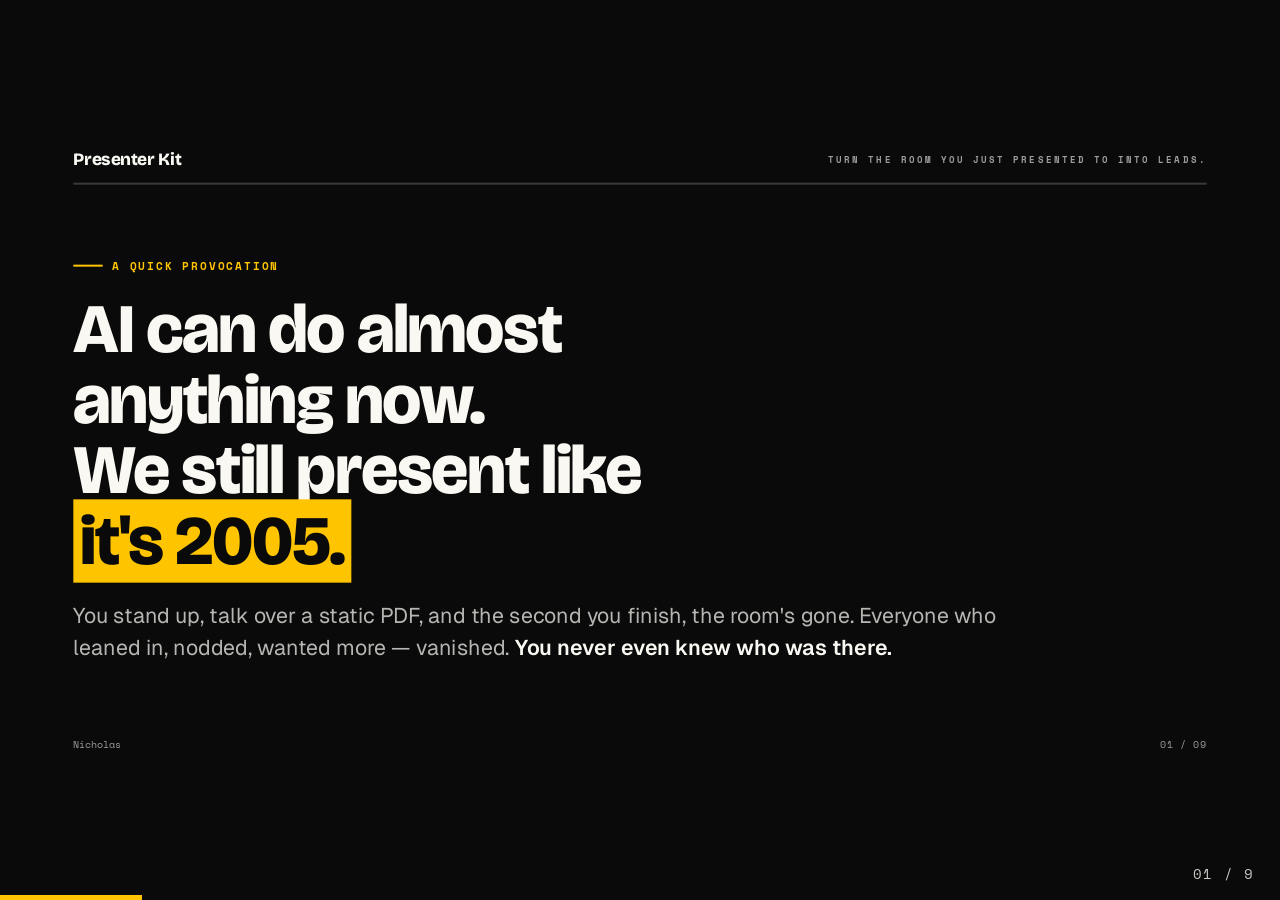
==== commit 83b388c1: "Rebrand to Presenter Kit; rework companion end-screen + guided tour; deck polish; move domain to pre" ====
--- a/deck.html
+++ b/deck.html
@@ -3,7 +3,7 @@
 <head>
 <meta charset="UTF-8">
 <meta name="viewport" content="width=device-width, initial-scale=1.0">
-<title>nicholaschong.xyz — turn the room into leads</title>
+<title>Presenter Kit — turn the room into leads</title>
 <link rel="preconnect" href="https://fonts.googleapis.com">
 <link rel="preconnect" href="https://fonts.gstatic.com" crossorigin>
 <link href="https://fonts.googleapis.com/css2?family=Bricolage+Grotesque:opsz,wght@12..96,400..800&family=Geist:wght@400;500;600;700&family=Space+Mono:wght@400;700&display=swap" rel="stylesheet">
@@ -165,6 +165,19 @@
   .keycap{ display:inline-block; font-family:"Space Mono", var(--mono), monospace; font-weight:700; background:var(--ink); color:var(--paper); border-radius:4px; padding:1px 9px; font-style:normal; }
   .dark .keycap{ background:var(--yellow); color:var(--ink); }
 
+  /* ================================ SLIDE · LIVE Q&A (ask → land on the deck) ================================ */
+  .qas-stage{ flex:1; display:flex; flex-direction:column; justify-content:center; }
+  .qas-demo{ margin-top:44px; display:flex; align-items:center; gap:30px; flex-wrap:wrap; }
+  .qas-pill{ display:inline-flex; align-items:center; gap:12px; padding:14px 22px 14px 18px; border:var(--bw) solid var(--ink); border-radius:999px; background:var(--ink); color:var(--paper); font-family:"Space Mono", var(--mono), monospace; font-size:15px; font-weight:700; letter-spacing:.04em; text-transform:uppercase; box-shadow:5px 5px 0 var(--yellow); flex:none; }
+  .qas-pill .qas-dot{ position:relative; width:11px; height:11px; border-radius:50%; background:var(--yellow); flex:none; }
+  .qas-pill .qas-dot::after{ content:""; position:absolute; inset:-5px; border-radius:50%; border:2px solid var(--yellow); animation:qa-pulse 2s ease-out infinite; }
+  .qas-pill .qas-num{ font-family:"Bricolage Grotesque", var(--serif), serif; font-weight:800; font-size:16px; }
+  .qas-arrow{ font-family:"Space Mono", var(--mono), monospace; font-size:36px; color:var(--blue); font-weight:700; flex:none; }
+  .qas-card{ flex:1; min-width:380px; background:var(--paper); border:var(--bw) solid var(--ink); box-shadow:8px 8px 0 var(--blue); padding:28px 32px; }
+  .qas-q{ font-family:"Bricolage Grotesque", var(--serif), serif; font-weight:700; font-size:30px; line-height:1.25; color:var(--ink); }
+  .qas-who{ margin-top:14px; font-family:"Space Mono", var(--mono), monospace; font-size:15px; letter-spacing:.04em; color:var(--muted); }
+  .qas-who b{ color:var(--blue); font-weight:700; }
+
   /* ================================ SLIDE 5 · CHECKPOINTS RUN THROUGHOUT ================================ */
   .cp-stage{ flex:1; display:flex; flex-direction:column; justify-content:center; }
   .cp-timeline{ margin-top:48px; display:flex; align-items:flex-start; max-width:1300px; }
@@ -183,29 +196,73 @@
   .edit-demo p{ font-size:18px; color:rgba(250,248,242,.82); line-height:1.5; }
   .edit-demo p b{ color:var(--paper); }
 
-  /* ================================ SLIDE 8 · TWO WAYS TO SET IT UP ================================ */
-  .setup-stage{ flex:1; display:flex; flex-direction:column; justify-content:center; }
-  .setup-row{ display:flex; gap:32px; margin-top:40px; align-items:stretch; }
-  .setup-card{ flex:1; padding:32px 30px; display:flex; flex-direction:column; gap:14px; align-items:flex-start; }
-  .setup-card h3{ font-family:"Bricolage Grotesque", var(--serif), serif; font-weight:800; font-size:25px; color:var(--ink); }
-  .setup-card.on-blue h3{ color:var(--paper); }
-  .setup-steps{ margin:0; padding-left:22px; font-size:18px; color:var(--muted); line-height:1.7; }
-  .setup-steps li::marker{ font-family:"Space Mono", var(--mono), monospace; font-weight:700; color:var(--blue); }
+  /* ================================ SLIDE 7 · THE THREE PIECES ================================ */
+  .pieces-stage{ flex:1; display:flex; flex-direction:column; justify-content:center; }
+  .pieces-list{ margin-top:44px; display:flex; flex-direction:column; gap:20px; }
+  .piece-row{ display:flex; align-items:center; gap:32px; padding:30px 36px; text-decoration:none; }
+  .piece-num{ font-family:"Space Mono", var(--mono), monospace; font-weight:700; font-size:22px; color:var(--blue); flex:none; }
+  .piece-body{ flex:1; }
+  .piece-body h3{ font-family:"Bricolage Grotesque", var(--serif), serif; font-weight:800; font-size:27px; color:var(--ink); }
+  .piece-body p{ margin-top:8px; font-size:18px; color:var(--muted); line-height:1.5; }
+  .piece-url{ margin-top:10px; font-family:"Space Mono", var(--mono), monospace; font-size:14px; color:var(--blue); }
+  .piece-cta{ flex:none; display:inline-flex; align-items:center; gap:8px; font-family:"Space Mono", var(--mono), monospace; font-weight:700; font-size:16px; letter-spacing:.04em; color:var(--paper); background:var(--ink); border:var(--bw) solid var(--ink); box-shadow:5px 5px 0 var(--blue); padding:14px 22px; transition:transform .15s var(--ease), box-shadow .15s var(--ease); }
+  .piece-row:hover .piece-cta{ transform:translate(3px,3px); box-shadow:2px 2px 0 var(--blue); }
+  .pieces-note{ margin-top:34px; font-size:22px; color:var(--ink); font-weight:600; }
+  .pieces-note em{ font-style:normal; color:var(--blue); }
 
   /* ================================ SLIDE 9 · FINAL (CTA) ================================ */
-  .s9-stage{ flex:1; display:flex; align-items:center; gap:64px; }
-  .s9-copy{ flex:1; }
-  .s9-headline{ font-family:"Bricolage Grotesque", var(--serif), serif; font-weight:800; letter-spacing:-0.02em; line-height:1.02; color:var(--paper); font-size:78px; margin-top:22px; }
-  .s9-sub{ margin-top:22px; font-size:24px; max-width:640px; }
-  .s9-card{ flex:none; width:560px; padding:36px 38px 32px; display:flex; flex-direction:column; }
-  .s9-card-kicker{ font-family:"Space Mono", var(--mono), monospace; font-size:13px; font-weight:700; letter-spacing:.18em; text-transform:uppercase; color:var(--yellow); }
-  .s9-card-list{ margin:18px 0 0; padding-left:20px; font-size:18px; line-height:1.65; color:rgba(250,248,242,.85); }
-  .s9-card-list li::marker{ color:var(--yellow); }
-  .s9-card-list li + li{ margin-top:4px; }
-  .s9-card-cta{ margin-top:26px; display:flex; flex-direction:column; gap:12px; }
-  .s9-card-cta .btnlink{ justify-content:center; font-size:18px; padding:15px 22px; box-shadow:5px 5px 0 var(--yellow); }
-  .s9-card-cta .btnlink.ghost{ background:transparent; color:var(--paper); border-color:var(--paper); box-shadow:none; }
-  .s9-card-cta .btnlink.ghost:hover{ background:rgba(250,248,242,.08); transform:none; }
+  .s9-stage{ flex:1; display:flex; flex-direction:column; justify-content:center; gap:26px; max-width:1500px; }
+  .s9-headline{ font-family:"Bricolage Grotesque", var(--serif), serif; font-weight:800; letter-spacing:-0.02em; line-height:1.02; color:var(--paper); font-size:64px; margin-top:20px; }
+  .s9-sub{ margin-top:16px; font-size:21px; max-width:900px; }
+
+  .s9-steps{ display:flex; gap:34px; margin-top:6px; }
+  .s9-step{ display:flex; align-items:center; gap:12px; }
+  .s9-step-num{ flex:none; width:32px; height:32px; border-radius:50%; background:var(--yellow); color:var(--ink); border:var(--bw) solid var(--paper); display:flex; align-items:center; justify-content:center; font-family:"Space Mono", var(--mono), monospace; font-weight:700; font-size:15px; }
+  .s9-step-txt{ font-family:"Space Mono", var(--mono), monospace; font-size:15px; font-weight:700; letter-spacing:.02em; color:var(--paper); }
+  .s9-step-txt em{ font-style:normal; color:var(--yellow); }
+
+  .s9-promptbox{ position:relative; background:var(--ink); border:var(--bw) solid var(--yellow); box-shadow:10px 10px 0 var(--blue); padding:30px 34px 26px; }
+  .s9-promptbox-label{ font-family:"Space Mono", var(--mono), monospace; font-size:13px; font-weight:700; letter-spacing:.18em; text-transform:uppercase; color:var(--yellow); }
+  .s9-prompt-text{ margin-top:16px; font-family:"Space Mono", var(--mono), monospace; font-size:18px; line-height:1.65; color:rgba(250,248,242,.92); user-select:all; cursor:text; }
+  .s9-copybtn{ position:absolute; top:26px; right:30px; display:inline-flex; align-items:center; gap:8px; font-family:"Space Mono", var(--mono), monospace; font-weight:700; font-size:15px; letter-spacing:.04em; color:var(--ink); background:var(--yellow); border:var(--bw) solid var(--paper); box-shadow:4px 4px 0 var(--blue); padding:11px 18px; cursor:pointer; transition:transform .15s var(--ease), box-shadow .15s var(--ease); }
+  .s9-copybtn:hover{ transform:translate(2px,2px); box-shadow:2px 2px 0 var(--blue); }
+  .s9-copybtn.copied{ background:var(--paper); color:var(--blue); }
+
+  .s9-foot{ display:flex; align-items:center; justify-content:space-between; gap:28px; margin-top:4px; flex-wrap:wrap; }
+  .s9-nexttime{ font-family:"Space Mono", var(--mono), monospace; font-size:14px; line-height:1.5; color:rgba(250,248,242,.6); max-width:720px; }
+  .s9-nexttime em{ font-style:normal; color:var(--yellow); }
+  .s9-secondary{ flex:none; font-family:"Space Mono", var(--mono), monospace; font-size:15px; color:rgba(250,248,242,.65); text-decoration:none; border-bottom:1.5px solid rgba(250,248,242,.35); transition:color .15s var(--ease), border-color .15s var(--ease); }
+  .s9-secondary:hover{ color:var(--paper); border-color:var(--paper); }
+
+  /* ================================ LIVE Q&A FROM THE ROOM ================================ */
+  .qa-fab{ position:fixed; left:26px; bottom:24px; z-index:1400; display:none; align-items:center; gap:12px;
+    padding:14px 22px 14px 18px; border:var(--bw) solid var(--ink); border-radius:999px; background:var(--ink); color:var(--paper);
+    font-family:"Space Mono", var(--mono), monospace; font-size:14px; font-weight:700; letter-spacing:.05em; text-transform:uppercase;
+    cursor:pointer; box-shadow:5px 5px 0 var(--yellow); transition:transform .15s var(--ease), box-shadow .15s var(--ease); }
+  .qa-fab.show{ display:inline-flex; }
+  .qa-fab:hover{ transform:translate(3px,3px); box-shadow:2px 2px 0 var(--yellow); }
+  .qa-fab .qa-dot{ position:relative; width:11px; height:11px; border-radius:50%; background:var(--yellow); flex:none; }
+  .qa-fab .qa-dot::after{ content:""; position:absolute; inset:-5px; border-radius:50%; border:2px solid var(--yellow); animation:qa-pulse 2s ease-out infinite; }
+  @keyframes qa-pulse{ 0%{opacity:.7; transform:scale(.7);} 70%{opacity:0; transform:scale(1.6);} 100%{opacity:0; transform:scale(1.6);} }
+  .qa-fab .qa-count{ font-family:"Bricolage Grotesque", var(--serif), serif; font-weight:800; font-size:16px; min-width:18px; text-align:center; }
+
+  .qa-overlay{ position:fixed; inset:0; z-index:1500; display:none; flex-direction:column; background:rgba(250,248,242,.985); color:var(--ink); padding:88px 110px; overflow-y:auto; }
+  .qa-overlay.open{ display:flex; }
+  .qa-overlay .qa-head{ display:flex; align-items:baseline; justify-content:space-between; border-bottom:var(--bw) solid var(--ink); padding-bottom:22px; margin-bottom:8px; }
+  .qa-overlay .qa-title{ font-family:"Bricolage Grotesque", var(--serif), serif; font-weight:800; font-size:44px; letter-spacing:-0.02em; color:var(--ink); }
+  .qa-overlay .qa-title em{ font-style:normal; color:var(--blue); }
+  .qa-close{ border:var(--bw) solid var(--ink); background:var(--paper); color:var(--ink); width:52px; height:52px; border-radius:50%;
+    font-size:26px; line-height:1; cursor:pointer; flex:none; box-shadow:4px 4px 0 var(--ink); transition:background .14s ease, color .14s ease, transform .14s ease; }
+  .qa-close:hover{ background:var(--ink); color:var(--paper); transform:translate(2px,2px); box-shadow:2px 2px 0 var(--ink); }
+  .qa-list{ list-style:none; margin:0; padding:0; max-width:1500px; }
+  .qa-list li{ border-bottom:1.5px solid rgba(10,10,10,.14); padding:30px 6px; cursor:pointer; transition:opacity .16s ease, padding-left .16s ease; }
+  .qa-list li:hover{ padding-left:20px; opacity:.6; }
+  .qa-list li.answering{ opacity:0; }
+  .qa-list .qa-q{ font-family:"Bricolage Grotesque", var(--serif), serif; font-weight:700; font-size:34px; line-height:1.25; color:var(--ink); margin:0 0 12px; }
+  .qa-list .qa-who{ font-family:"Space Mono", var(--mono), monospace; font-size:15px; letter-spacing:.04em; color:var(--muted); }
+  .qa-list .qa-who b{ color:var(--blue); font-weight:700; }
+  .qa-empty{ margin-top:40px; font-family:"Space Mono", var(--mono), monospace; font-size:16px; color:var(--muted); }
+  .qa-hint{ font-family:"Space Mono", var(--mono), monospace; font-size:14px; letter-spacing:.04em; color:var(--muted); margin-top:26px; }
 
   /* ================================ INLINE EDIT MODE ================================ */
   .edit-hotzone{ position:fixed; top:0; left:0; width:84px; height:84px; z-index:10000; cursor:pointer; }
@@ -279,7 +336,7 @@
             <p class="lead s3-sub reveal r3">Open the companion on your phone, or right here in a tab. Register, run the checkpoints, tell me what you actually think. I'll show you the other side in a second.</p>
             <div class="s3-cta reveal r4">
               <a class="btnlink big" href="index.html" target="_blank" rel="noopener">Open the companion →</a>
-              <span class="s3-url">deck.nicholaschong.xyz/index.html</span>
+              <span class="s3-url">presenter-kit.nicholaschong.xyz/index.html</span>
             </div>
           </div>
           <div class="s3-qr-wrap reveal r4">
@@ -287,14 +344,14 @@
               <!-- QR PLACEHOLDER: a real scannable PNG gets dropped into this <img> at
                    deploy time. data-qr-url is the exact string it must encode. Until
                    then the .qr-ph fallback shows (img has no src, so it stays hidden). -->
-              <img id="deck-qr" src="deck-qr.svg" alt="Scan to join the companion" data-qr-url="https://deck.nicholaschong.xyz/index.html">
+              <img id="deck-qr" src="deck-qr.svg" alt="Scan to join the companion" data-qr-url="https://presenter-kit.nicholaschong.xyz/index.html">
               <div class="qr-ph" id="deck-qr-ph">
                 <div class="glyph">&#9633;</div>
                 <div class="lab">QR → the companion</div>
                 <div class="note">real code dropped in at deploy</div>
               </div>
             </div>
-            <div class="qr-caption">Scan to join, or use the link.<br>deck.nicholaschong.xyz/index.html</div>
+            <div class="qr-caption">Scan to join, or use the link.<br>presenter-kit.nicholaschong.xyz/index.html</div>
           </div>
         </div>
         <div class="colophon"><span>Your turn</span><span class="folio">03 / 09</span></div>
@@ -314,13 +371,35 @@
             <a class="btnlink yellow big" href="presenter.html" target="_blank" rel="noopener">Open the room map →</a>
           </div>
           <p class="payoff reveal r5">And here's the quiet part: to answer, you registered. So <em>you — and everyone who showed up — just became a lead.</em></p>
-          <p class="nudge reveal r6">One more thing while you're in there — tap <b>Ask a question</b> on your phone and send something. Watch it land on the room map, live, with your name on it.</p>
         </div>
         <div class="colophon"><span data-presenter></span><span class="folio">04 / 09</span></div>
       </div>
     </section>
 
-    <!-- ============================ 5 · CHECKPOINTS RUN THROUGHOUT ============================ -->
+    <!-- ============================ 5 · LIVE Q&A (ask → land on the deck) ============================ -->
+    <section class="slide">
+      <div class="pad">
+        <div class="masthead"><div class="wm" data-brand></div><div class="section">The two-way part</div></div>
+        <div class="rule"></div>
+        <div class="qas-stage">
+          <div class="kicker reveal r1">It goes both ways</div>
+          <h1 class="reveal r2" style="font-size:62px; margin-top:22px;">Ask something.<br><em>Watch it land — live.</em></h1>
+          <p class="lead reveal r3" style="margin-top:20px; font-size:26px; max-width:1180px;">On your phone, tap <b>Ask a question</b> and send it. It drops straight onto this deck — hit <b>Questions from the room</b> (bottom-left) to see everything the room's asked, with names.</p>
+          <div class="qas-demo reveal r4">
+            <div class="qas-pill"><span class="qas-dot"></span>Questions from the room<span class="qas-num">7</span></div>
+            <div class="qas-arrow">&rarr;</div>
+            <div class="qas-card">
+              <div class="qas-q">&ldquo;How's this different from just using Slido?&rdquo;</div>
+              <div class="qas-who">asked by <b>Priya</b> &middot; just now</div>
+            </div>
+          </div>
+          <p class="except reveal r5" style="margin-top:32px;">No hands up, no mic passed around — <em>every question captured, while you keep talking.</em></p>
+        </div>
+        <div class="colophon"><span>The two-way part</span><span class="folio">05 / 09</span></div>
+      </div>
+    </section>
+
+    <!-- ============================ 6 · CHECKPOINTS RUN THROUGHOUT ============================ -->
     <section class="slide">
       <div class="pad">
         <div class="masthead"><div class="wm" data-brand></div><div class="section">Not a form at the end</div></div>
@@ -338,7 +417,7 @@
           </div>
           <p class="except reveal r5" style="margin-top:34px;">Their phones just sit there and wait — a checkpoint unlocks the second I open it from the room map, <em>right when it's relevant.</em></p>
         </div>
-        <div class="colophon"><span>Not a form at the end</span><span class="folio">05 / 09</span></div>
+        <div class="colophon"><span>Not a form at the end</span><span class="folio">06 / 09</span></div>
       </div>
     </section>
 
@@ -358,56 +437,50 @@
           </div>
           <p class="payoff reveal r5">It's your deck, so it should feel like <em>your</em> deck — not a hosted thing you have to ask someone to change.</p>
         </div>
-        <div class="colophon"><span data-presenter></span><span class="folio">06 / 09</span></div>
+        <div class="colophon"><span data-presenter></span><span class="folio">07 / 09</span></div>
       </div>
     </section>
 
-    <!-- ============================ 7 · WHY IT MATTERS ============================ -->
+    <!-- ============================ 7 · THE THREE PIECES ============================ -->
     <section class="slide">
       <div class="pad">
-        <div class="masthead"><div class="wm" data-brand></div><div class="section">Why it matters</div></div>
+        <div class="masthead"><div class="wm" data-brand></div><div class="section">What you just used</div></div>
         <div class="rule"></div>
-        <div class="why-stage">
-          <div class="kicker reveal r1">If you present for a living</div>
-          <h1 class="reveal r2" style="font-size:62px; margin-top:22px;">Stop losing the room the<br>second you <em>stop talking.</em></h1>
-          <div class="why-grid reveal r3">
-            <div class="why-card card"><div class="n">01</div><h3>You already did the hard part</h3><p>You got people in a room and held their attention. Walking out with nothing but a warm feeling is a waste of that.</p></div>
-            <div class="why-card card on-blue"><div class="n">02</div><h3>Every talk feeds the pipeline</h3><p>A pitch, a workshop, a conference session — each one quietly hands you a qualified list, sorted by what people actually said.</p></div>
-            <div class="why-card card"><div class="n">03</div><h3>No booth, no scanner, no chase</h3><p>Nobody's swapping cards or hoping the badge scanner synced. The follow-up list builds itself while you speak.</p></div>
-          </div>
-          <p class="lead reveal r4" style="margin-top:38px; font-size:24px;">Founders, operators, consultants — anyone who gets up in front of a room. <b>This is pipeline you're already leaving on the table.</b></p>
+        <div class="pieces-stage">
+          <div class="kicker reveal r1">Three screens, one talk</div>
+          <h1 class="reveal r2" style="font-size:62px; margin-top:22px;">Every talk ships with <em>three pieces.</em></h1>
+          <p class="lead reveal r3" style="margin-top:18px; font-size:24px;">All three are live in this demo — open any of them.</p>
+          <div class="pieces-list reveal r4">
+            <a class="piece-row card" href="https://presenter-kit.nicholaschong.xyz/deck.html" target="_blank" rel="noopener">
+              <div class="piece-num">01</div>
+              <div class="piece-body">
+                <h3>The deck</h3>
+                <p>Your slides — what you're looking at right now.</p>
+                <div class="piece-url">presenter-kit.nicholaschong.xyz/deck.html</div>
+              </div>
+              <div class="piece-cta">Open the deck →</div>
+            </a>
+            <a class="piece-row card" href="https://presenter-kit.nicholaschong.xyz/index.html" target="_blank" rel="noopener">
+              <div class="piece-num">02</div>
+              <div class="piece-body">
+                <h3>The audience companion</h3>
+                <p>What the room opens on their phones.</p>
+                <div class="piece-url">presenter-kit.nicholaschong.xyz/index.html</div>
+              </div>
+              <div class="piece-cta">Open the companion →</div>
+            </a>
+            <a class="piece-row card" href="https://presenter-kit.nicholaschong.xyz/presenter.html" target="_blank" rel="noopener">
+              <div class="piece-num">03</div>
+              <div class="piece-body">
+                <h3>The presenter view</h3>
+                <p>Your live room-map and Q&amp;A while you talk.</p>
+                <div class="piece-url">presenter-kit.nicholaschong.xyz/presenter.html</div>
+              </div>
+              <div class="piece-cta">Open the room map →</div>
+            </a>
+          </div>
         </div>
-        <div class="colophon"><span>Why it matters</span><span class="folio">07 / 09</span></div>
-      </div>
-    </section>
-
-    <!-- ============================ 8 · TWO WAYS TO SET IT UP ============================ -->
-    <section class="slide">
-      <div class="pad">
-        <div class="masthead"><div class="wm" data-brand></div><div class="section">Setting it up</div></div>
-        <div class="rule"></div>
-        <div class="setup-stage">
-          <div class="kicker reveal r1">However you like to build</div>
-          <h1 class="reveal r2" style="font-size:60px; margin-top:22px;">Two ways to get <em>your own copy</em> running.</h1>
-          <div class="setup-row reveal r3">
-            <div class="setup-card card">
-              <div class="tag">Option 1</div>
-              <h3>Do it yourself — about 15 minutes</h3>
-              <ol class="setup-steps">
-                <li>Copy the template repo.</li>
-                <li>Edit one config file — your questions, your brand.</li>
-                <li>Deploy it to your own GitHub Pages.</li>
-              </ol>
-            </div>
-            <div class="setup-card card on-blue">
-              <div class="tag yellow">Option 2</div>
-              <h3>Point your AI at it</h3>
-              <p style="font-size:19px; line-height:1.55; color:rgba(250,248,242,.85);">Hand the template to Claude Code (or whatever you use) and let it read the config, ask you the right questions, and build your version for you.</p>
-            </div>
-          </div>
-          <p class="except reveal r4">Full steps in the README — nothing here is locked behind a call with me.</p>
-        </div>
-        <div class="colophon"><span>Setting it up</span><span class="folio">08 / 09</span></div>
+        <div class="colophon"><span>What you just used</span><span class="folio">08 / 09</span></div>
       </div>
     </section>
 
@@ -417,19 +490,24 @@
         <div class="masthead"><div class="wm" data-brand></div><div class="section">Take it with you</div></div>
         <div class="rule"></div>
         <div class="s9-stage">
-          <div class="s9-copy">
-            <div class="kicker reveal r1" style="color:var(--yellow);">It's yours, not rented</div>
-            <h1 class="s9-headline reveal r2">Take the template.<br>Run your own.</h1>
-            <p class="lead s9-sub reveal r3">Everything you just clicked through — the checkpoints, the room map, the edit mode — is one repo. Copy it, point it at your own talk, and it's yours.</p>
-          </div>
-          <div class="s9-card card dark reveal r4">
-            <div class="s9-card-kicker">What you walk away with</div>
-            <ul class="s9-card-list">
-              <li>The full template repo — deck, companion, presenter</li>
-              <li>This exact demo as a worked example</li>
-              <li>A README that walks through both setup paths</li>
-            </ul>
-            <div class="s9-card-cta" id="ctaLinks"><!-- populated from config.js brand.links --></div>
+          <div class="kicker reveal r1" style="color:var(--yellow);">It's yours, not rented</div>
+          <h1 class="s9-headline reveal r2">Take the template.<br>Run your own.</h1>
+          <p class="lead s9-sub reveal r3">Copy the prompt below into Claude Code. It reads the template, asks you a few questions, and builds your version — Supabase, checkpoints, slides, and a live link — while you watch.</p>
+
+          <div class="s9-steps reveal r3">
+            <div class="s9-step"><div class="s9-step-num">1</div><div class="s9-step-txt">Open Claude Code on <em>Opus</em></div></div>
+            <div class="s9-step"><div class="s9-step-num">2</div><div class="s9-step-txt">Paste this &darr;</div></div>
+          </div>
+
+          <div class="s9-promptbox reveal r4">
+            <div class="s9-promptbox-label">Copy this into Claude Code</div>
+            <button class="s9-copybtn" id="s9CopyBtn" type="button">Copy</button>
+            <p class="s9-prompt-text" id="s9PromptText">Set me up with my own version of this — a talk that turns my audience into captured leads. Use the template at github.com/ncih/deck-template: clone it, then set yourself up end to end — install the frontend-slides skill (git clone https://github.com/zarazhangrui/frontend-slides into ~/.claude/skills/) and the presenter-kit skill that ships in the template, create my free Supabase, write my checkpoint questions, build my slide deck, and deploy it to my own GitHub Pages. I'm non-technical, so explain each step simply and do the technical parts for me. When it's live, show me how to run /presenter-kit to spin up my next talk.</p>
+          </div>
+
+          <div class="s9-foot reveal r4">
+            <span class="s9-nexttime">Next time it's one command — the setup installs a <em>/presenter-kit</em> skill you run to build your next talk.</span>
+            <a class="s9-secondary" href="https://github.com/ncih/deck-template" target="_blank" rel="noopener">Rather do it by hand? →</a>
           </div>
         </div>
         <div class="colophon"><span data-presenter></span><span class="folio">09 / 09</span></div>
@@ -442,7 +520,21 @@
 <div class="counter" id="counter">01 / 09</div>
 <div class="edit-hotzone" id="editHotzone"></div>
 <button class="edit-toggle" id="editToggle" title="Edit mode (E)">&#9998;</button>
-<div class="edit-banner" id="editBanner">Edit mode — click text to edit &middot; Ctrl/Cmd+S to save &middot; E to exit</div>
+<div class="edit-banner" id="editBanner">Edit mode — click text to edit &middot; Ctrl/Cmd+S to save &middot; Press Esc when done</div>
+
+<button class="qa-fab" id="qaFab" type="button" aria-label="Show questions from the room">
+  <span class="qa-dot" aria-hidden="true"></span>
+  <span>Questions from the room</span>
+  <span class="qa-count" id="qaCount">0</span>
+</button>
+<div class="qa-overlay" id="qaOverlay" role="dialog" aria-modal="true" aria-label="Questions from the room">
+  <div class="qa-head">
+    <div class="qa-title">From the <em>room</em></div>
+    <button class="qa-close" id="qaClose" type="button" aria-label="Close (Esc)">&times;</button>
+  </div>
+  <ul class="qa-list" id="qaList"></ul>
+  <div class="qa-hint">Tap a question to mark it answered &middot; Esc to close</div>
+</div>
 
 <script>
 /* hydrate brand text from config.js (kept identical to the template engine) */
@@ -454,27 +546,47 @@
   fill("[data-tagline]", b.tagline);
   fill("[data-presenter]", b.presenter);
 
-  /* CTA links on the closing slide — pulled from brand.links, not hardcoded.
-     The final slide's card is the outward "take it with you" CTA (get the
-     template / see how it's built), so drop the internal app-navigation link
-     (presenter.html) — that has its own dedicated button earlier in the deck.
-     The first surviving link is promoted to the yellow primary; only one
-     primary is ever shown so the CTA stays unambiguous. */
-  var wrap = document.getElementById('ctaLinks');
-  if (wrap && Array.isArray(b.links)) {
-    var outward = b.links.filter(function(link){
-      return !/(deck|index|presenter)\.html(#|$)/.test(link.href || '#');
-    });
-    outward.forEach(function(link, i){
-      var href = link.href || '#';
-      var a = document.createElement('a');
-      a.className = 'btnlink' + (i === 0 ? ' yellow' : ' ghost');
-      a.href = href;
-      a.textContent = link.label || 'Learn more';
-      if (href && href !== '#') { a.target = '_blank'; a.rel = 'noopener'; }
-      wrap.appendChild(a);
-    });
-  }
+})();
+
+/* Slide 9 — copy-the-prompt button. Tries the async Clipboard API first,
+   with an execCommand fallback for older/blocked contexts. The "Copied!"
+   state fires as soon as EITHER path settles, and a short safety timeout
+   guarantees feedback even if a browser leaves the clipboard promise
+   pending indefinitely (e.g. a stalled permission prompt) — the text is
+   also selectable by hand either way. */
+(function(){
+  var btn = document.getElementById('s9CopyBtn');
+  var text = document.getElementById('s9PromptText');
+  if (!btn || !text) return;
+  btn.addEventListener('click', function(){
+    var value = text.textContent;
+    var done = false;
+    function showCopied(){
+      if (done) return;
+      done = true;
+      var original = 'Copy';
+      btn.textContent = 'Copied!';
+      btn.classList.add('copied');
+      setTimeout(function(){ btn.textContent = original; btn.classList.remove('copied'); }, 1800);
+    }
+
+    /* Fallback: select the text + execCommand, so it's copied (and at
+       least selected) regardless of what the async API does. */
+    try {
+      var range = document.createRange();
+      range.selectNodeContents(text);
+      var sel = window.getSelection();
+      sel.removeAllRanges();
+      sel.addRange(range);
+      document.execCommand('copy');
+    } catch (e) {}
+
+    if (navigator.clipboard && navigator.clipboard.writeText) {
+      navigator.clipboard.writeText(value).then(showCopied, showCopied);
+    }
+    /* Never leave the button silent — even if writeText hangs forever. */
+    setTimeout(showCopied, 400);
+  });
 })();
 
 /* QR placeholder on slide 3 — a real scannable PNG is dropped into #deck-qr's
@@ -598,7 +710,13 @@
   });
   hotzone.addEventListener('click', () => editor.toggleEditMode());
   document.addEventListener('keydown', (e) => {
-    if((e.key === 'e' || e.key === 'E') && !e.metaKey && !e.ctrlKey && !(e.target && e.target.isContentEditable)){
+    /* E only ENTERS edit mode (no-op if already active — contentEditable needs
+       to keep typing "e"). ESC only EXITS edit mode. */
+    if((e.key === 'e' || e.key === 'E') && !e.metaKey && !e.ctrlKey && !editor.isActive && !(e.target && e.target.isContentEditable)){
+      editor.toggleEditMode();
+    }
+    if(e.key === 'Escape' && editor.isActive){
+      e.preventDefault();
       editor.toggleEditMode();
     }
     if((e.metaKey || e.ctrlKey) && e.key === 's' && editor.isActive){
@@ -607,6 +725,121 @@
     }
   });
 })();
+
+/* ===========================================
+   LIVE Q&A FROM THE ROOM — ported from workshop-sto-readiness/app/deck.html.
+   Reads pres_questions (this deck's event) via the Supabase REST API using the
+   url + publishable key already in config.js. A floating button opens an
+   overlay listing live questions; tapping one marks it answered (removes it
+   from the list). Polls every 4s so a question asked in the companion shows
+   up here without a reload.
+   =========================================== */
+(function(){
+  "use strict";
+  var CFG = window.DECK_CONFIG || {};
+  var SUPA = CFG.supabase || {};
+  if(!SUPA.url || !SUPA.publishableKey) return;
+  var EVENT = CFG.event || "deck";
+  var T = Object.assign({ questions:"pres_questions" }, CFG.tables || {});
+  var REST = SUPA.url + "/rest/v1/" + T.questions;
+  var HEADERS = { apikey: SUPA.publishableKey, Authorization: "Bearer " + SUPA.publishableKey };
+
+  var fab = document.getElementById("qaFab");
+  var count = document.getElementById("qaCount");
+  var overlay = document.getElementById("qaOverlay");
+  var listEl = document.getElementById("qaList");
+  var closeBtn = document.getElementById("qaClose");
+  if(!fab || !overlay || !listEl) return;
+
+  var questions = [];
+  var open = false;
+  var busy = {};
+
+  function esc(s){
+    return String(s == null ? "" : s).replace(/[&<>"']/g, function(c){
+      return { "&":"&amp;", "<":"&lt;", ">":"&gt;", '"':"&quot;", "'":"&#39;" }[c];
+    });
+  }
+
+  function render(){
+    var n = questions.length;
+    count.textContent = String(n);
+    fab.classList.toggle("show", n > 0);
+    if(n === 0 && open) closeOverlay();
+    if(!open) return;
+    listEl.innerHTML = questions.length ? questions.map(function(q){
+      var who = [];
+      if(q.name) who.push("<b>" + esc(q.name) + "</b>");
+      if(q.company) who.push(esc(q.company));
+      var meta = who.length ? who.join(" &middot; ") : "Anonymous";
+      return '<li data-id="' + esc(q.id) + '">' +
+        '<p class="qa-q">' + esc(q.text) + '</p>' +
+        '<div class="qa-who">' + meta + '</div>' +
+      '</li>';
+    }).join("") : '<div class="qa-empty">No questions yet — the floor is quiet.</div>';
+  }
+
+  function openOverlay(){
+    open = true;
+    overlay.classList.add("open");
+    render();
+  }
+  function closeOverlay(){
+    open = false;
+    overlay.classList.remove("open");
+  }
+
+  function markAnswered(id, li){
+    if(busy[id]) return;
+    busy[id] = true;
+    if(li) li.classList.add("answering");
+    fetch(REST + "?id=eq." + encodeURIComponent(id), {
+      method: "PATCH",
+      headers: Object.assign({ "Content-Type": "application/json", Prefer: "return=minimal" }, HEADERS),
+      body: JSON.stringify({ answered: true })
+    }).then(function(res){
+      if(!res.ok) throw new Error("patch " + res.status);
+      questions = questions.filter(function(q){ return String(q.id) !== String(id); });
+      delete busy[id];
+      render();
+    }).catch(function(){
+      delete busy[id];
+      if(li) li.classList.remove("answering");
+    });
+  }
+
+  function poll(){
+    fetch(REST + "?select=id,created_at,name,company,text,answered&event=eq." + encodeURIComponent(EVENT) + "&order=created_at.desc", {
+      headers: HEADERS
+    }).then(function(res){
+      if(!res.ok) throw new Error("get " + res.status);
+      return res.json();
+    }).then(function(rows){
+      questions = (rows || []).filter(function(q){ return !q.answered && !busy[q.id]; });
+      render();
+    }).catch(function(){ /* offline: leave state as-is, fail silent */ });
+  }
+
+  fab.addEventListener("click", openOverlay);
+  closeBtn.addEventListener("click", closeOverlay);
+  listEl.addEventListener("click", function(e){
+    var li = e.target.closest("li[data-id]");
+    if(li) markAnswered(li.getAttribute("data-id"), li);
+  });
+
+  document.addEventListener("keydown", function(e){
+    if(!overlay.classList.contains("open")) return;
+    if(e.key === "Escape"){ e.preventDefault(); e.stopPropagation(); closeOverlay(); return; }
+    if(e.key === "ArrowRight" || e.key === "ArrowLeft" || e.key === "ArrowUp" ||
+       e.key === "ArrowDown" || e.key === " " || e.key === "PageUp" ||
+       e.key === "PageDown" || e.key === "Home" || e.key === "End"){
+      e.preventDefault(); e.stopPropagation();
+    }
+  }, true);
+
+  poll();
+  setInterval(poll, 4000);
+})();
 </script>
 </body>
 </html>
